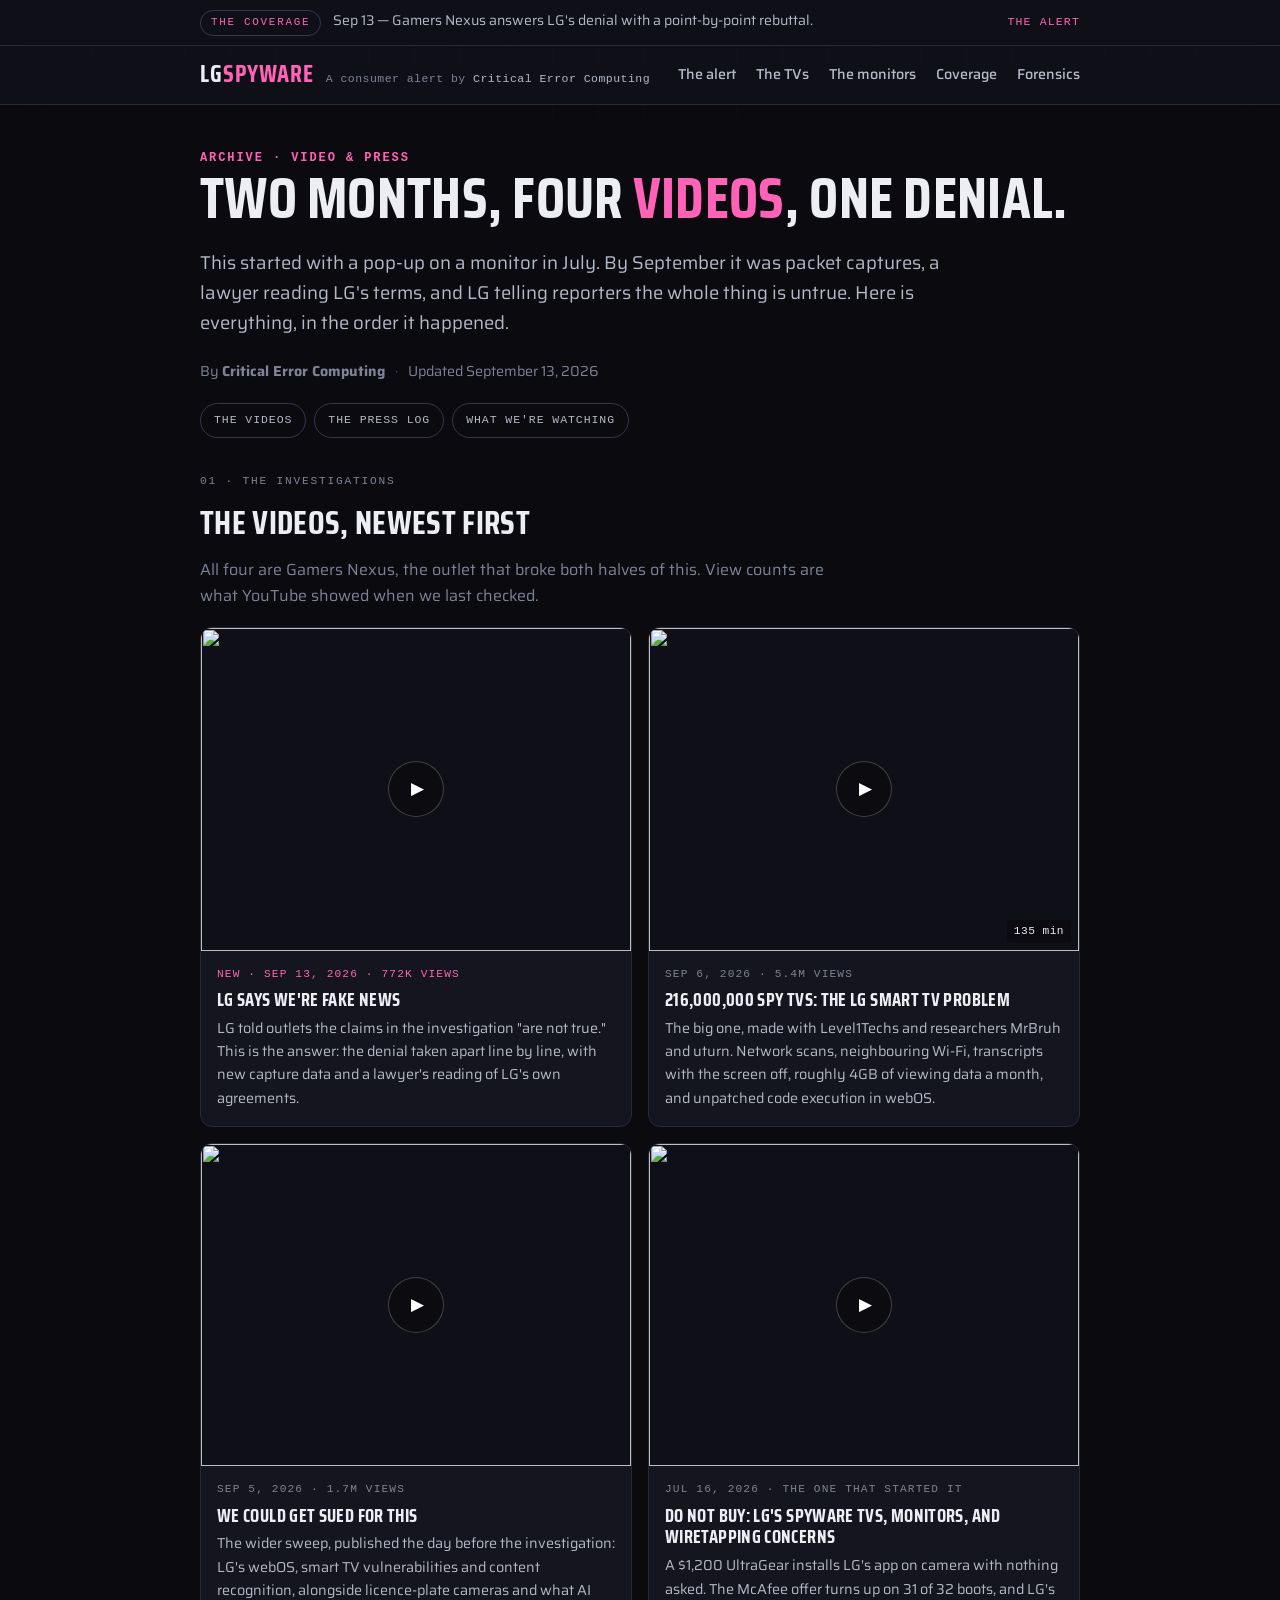
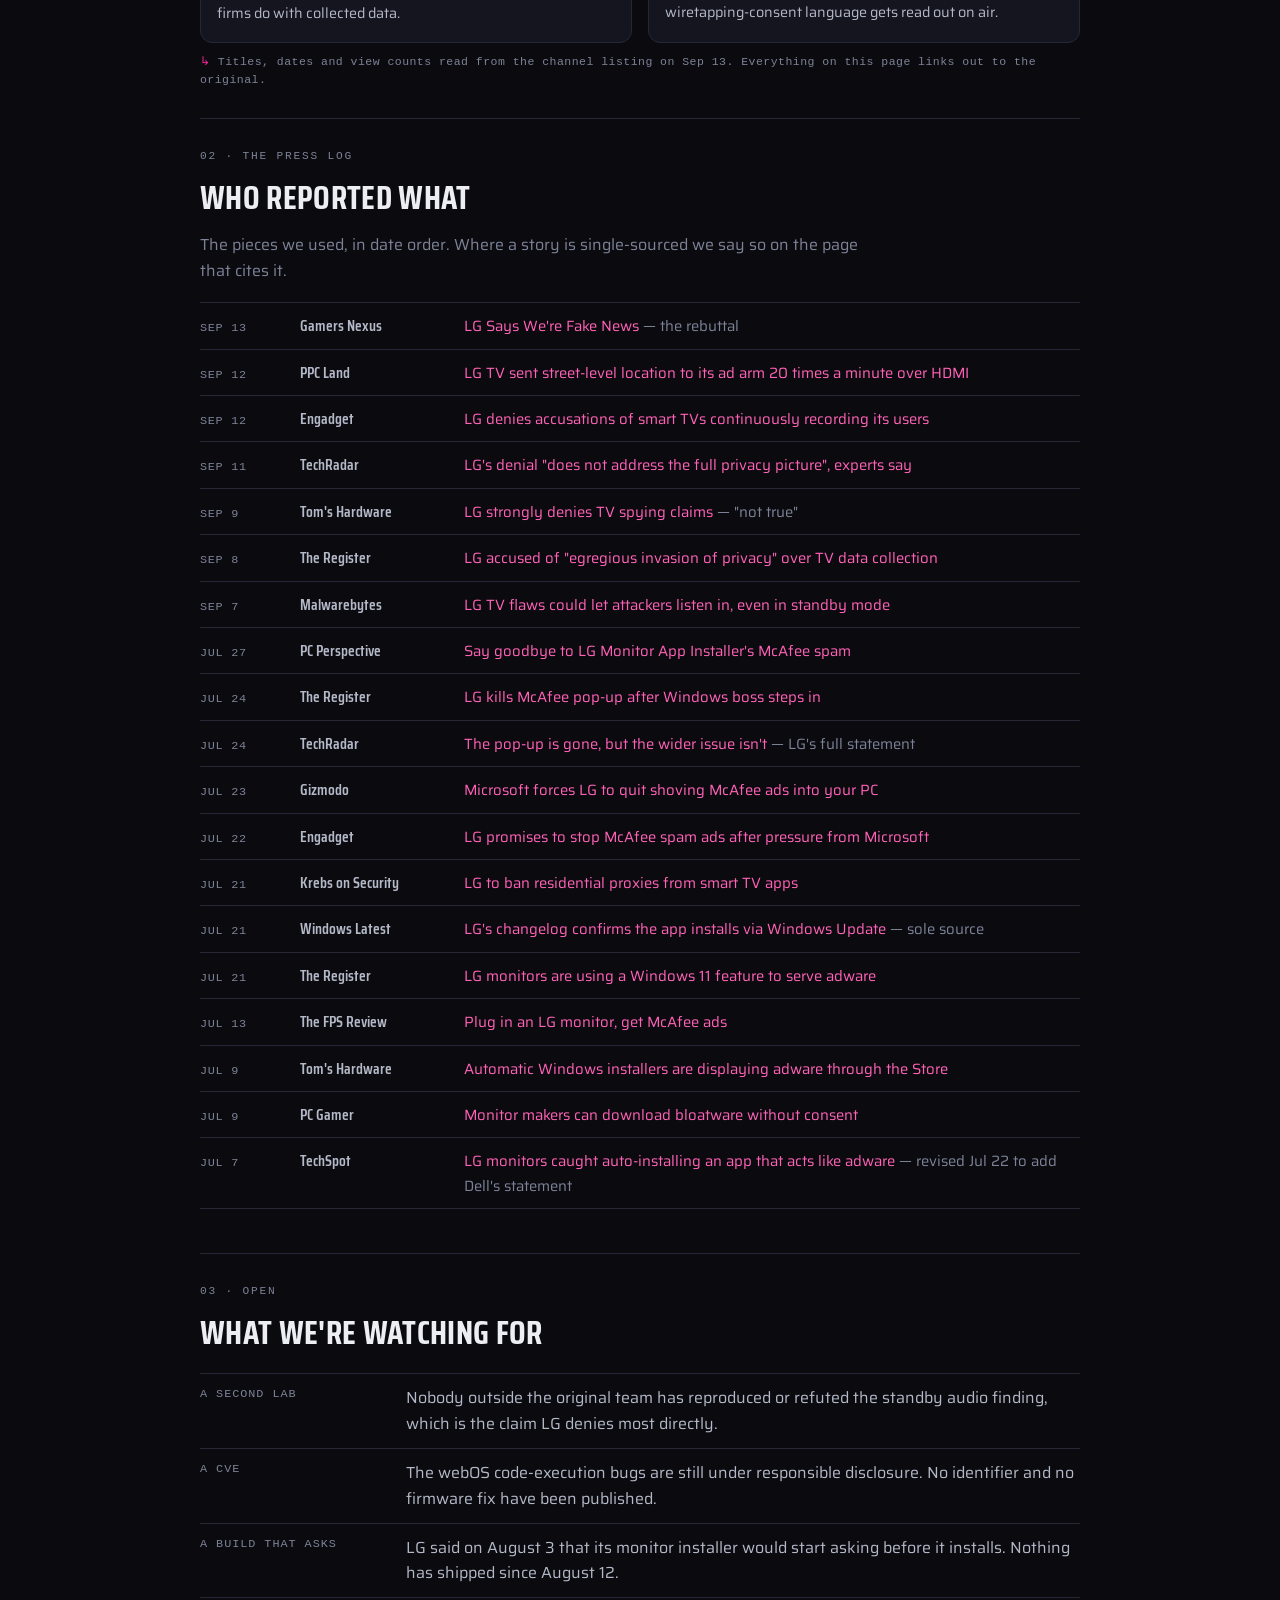
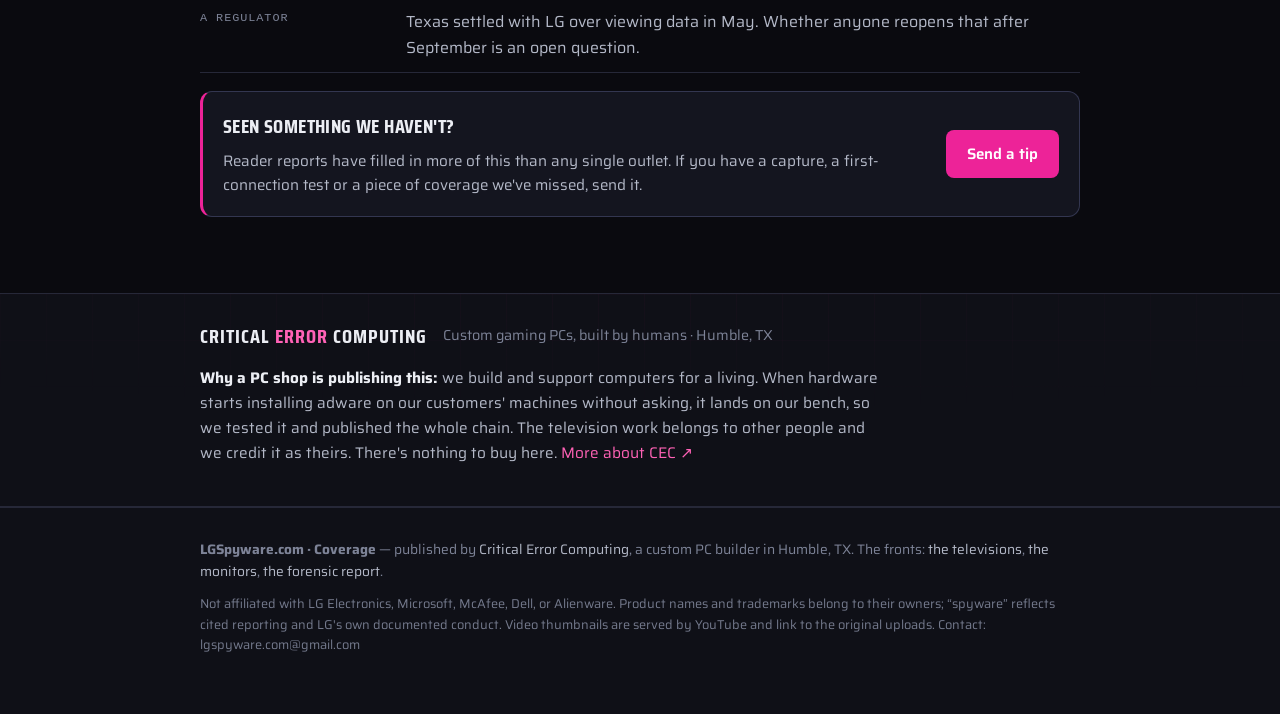
==== coverage.html @ 730b90cf "Sep 13: LG calls it untrue, GN answers, and a coverage archive LG's position hardened over the week " ====
<!DOCTYPE html>
<html lang="en">
<head>
  <meta charset="utf-8">
  <meta name="viewport" content="width=device-width, initial-scale=1">
  <title>The Coverage — Every Video and Report on LG's Screens | LGSpyware.com · Critical Error Computing</title>
  <meta name="description" content="The investigations in order, from the July monitor video to LG calling the reporting false in September, plus a dated log of who covered what.">
  <meta name="robots" content="index,follow">
  <meta property="og:type" content="article">
  <meta property="og:site_name" content="LGSpyware.com · Critical Error Computing">
  <meta property="og:title" content="The Coverage: Every Video and Report on LG's Screens">
  <meta property="og:description" content="Four investigations, two months, one company calling it all false. The videos in order and a dated log of the reporting.">
  <meta property="og:url" content="https://lgspyware.com/coverage">
  <meta property="og:image" content="https://lgspyware.com/og-image.jpg">
  <meta name="twitter:card" content="summary_large_image">
  <meta name="twitter:title" content="The Coverage: Every Video and Report on LG's Screens">
  <meta name="twitter:description" content="The investigations in order, and who reported what, with dates.">

  <link rel="icon" href="data:image/svg+xml,<svg xmlns='http://www.w3.org/2000/svg' viewBox='0 0 32 32'><text y='26' font-size='26'>%E2%9A%A0%EF%B8%8F</text></svg>">
  <link rel="preconnect" href="https://fonts.googleapis.com">
  <link rel="preconnect" href="https://fonts.gstatic.com" crossorigin>
  <link href="https://fonts.googleapis.com/css2?family=Saira:wght@400;500;600&family=Saira+Condensed:wght@600;700&display=swap" rel="stylesheet">
  <link rel="stylesheet" href="styles.css">
</head>
<body>

  <div class="ribbon">
    <div class="wrap ribbon-in">
      <span class="ribbon-tag">The coverage</span>
      <span class="ribbon-txt">Sep 13 — Gamers Nexus answers LG's denial with a point-by-point rebuttal.</span>
      <a class="ribbon-link" href="/">The alert</a>
    </div>
  </div>

  <header class="masthead">
    <div class="grid-bg"></div>
    <div class="wrap masthead-in">
      <div class="brandblock">
        <a class="brand" href="/">LG<span class="err">Spyware</span></a>
        <span class="brand-by">A consumer alert by <a href="https://www.criticalerrorcomputing.com/" target="_blank" rel="noopener">Critical Error Computing</a></span>
      </div>
      <nav class="topnav">
        <a href="/">The alert</a>
        <a href="/tvs">The TVs</a>
        <a href="/monitors">The monitors</a>
        <a href="/coverage">Coverage</a>
        <a href="/forensics">Forensics</a>
      </nav>
    </div>
  </header>

  <main>
    <article class="lead">
      <div class="grid-bg"></div>
      <div class="wrap lead-in">
        <span class="eyebrow">Archive · Video &amp; press</span>
        <h1>Two months, four <span class="gw" data-alt="v1deos">videos</span>, one denial.</h1>
        <p class="dek">This started with a pop-up on a monitor in July. By September it was packet captures, a lawyer reading LG's terms, and LG telling reporters the whole thing is untrue. Here is everything, in the order it happened.</p>
        <div class="byline">
          <span>By <strong>Critical Error Computing</strong></span>
          <span class="sep">·</span>
          <span>Updated <time datetime="2026-09-13">September 13, 2026</time></span>
        </div>
      </div>
    </article>

    <nav class="wrap pagenav">
      <a href="#videos">The videos</a>
      <a href="#press">The press log</a>
      <a href="#watching">What we're watching</a>
    </nav>

    <div class="wrap body">

      <section id="videos">
        <span class="sec-lbl">01 · The investigations</span>
        <h2>The videos, newest first</h2>
        <p class="sub">All four are Gamers Nexus, the outlet that broke both halves of this. View counts are what YouTube showed when we last checked.</p>

        <div class="gallery">

          <a class="vcard" href="https://www.youtube.com/watch?v=ToP9xfLDSME" target="_blank" rel="noopener">
            <span class="vcard-thumb">
              <img src="https://i.ytimg.com/vi/ToP9xfLDSME/hqdefault.jpg" alt="" width="480" height="360" loading="lazy" referrerpolicy="no-referrer">
            </span>
            <span class="vcard-body">
              <span class="vcard-meta vcard-new">New · Sep 13, 2026 · 772K views</span>
              <h3>LG Says We're Fake News</h3>
              <p>LG told outlets the claims in the investigation "are not true." This is the answer: the denial taken apart line by line, with new capture data and a lawyer's reading of LG's own agreements.</p>
            </span>
          </a>

          <a class="vcard" href="https://www.youtube.com/watch?v=6IFVTcM28KA" target="_blank" rel="noopener">
            <span class="vcard-thumb">
              <img src="https://i.ytimg.com/vi/6IFVTcM28KA/hqdefault.jpg" alt="" width="480" height="360" loading="lazy" referrerpolicy="no-referrer">
              <span class="vcard-run">135 min</span>
            </span>
            <span class="vcard-body">
              <span class="vcard-meta">Sep 6, 2026 · 5.4M views</span>
              <h3>216,000,000 Spy TVs: The LG Smart TV Problem</h3>
              <p>The big one, made with Level1Techs and researchers MrBruh and uturn. Network scans, neighbouring Wi-Fi, transcripts with the screen off, roughly 4GB of viewing data a month, and unpatched code execution in webOS.</p>
            </span>
          </a>

          <a class="vcard" href="https://www.youtube.com/watch?v=w5KnFmKjFTA" target="_blank" rel="noopener">
            <span class="vcard-thumb">
              <img src="https://i.ytimg.com/vi/w5KnFmKjFTA/hqdefault.jpg" alt="" width="480" height="360" loading="lazy" referrerpolicy="no-referrer">
            </span>
            <span class="vcard-body">
              <span class="vcard-meta">Sep 5, 2026 · 1.7M views</span>
              <h3>We Could Get Sued for This</h3>
              <p>The wider sweep, published the day before the investigation: LG's webOS, smart TV vulnerabilities and content recognition, alongside licence-plate cameras and what AI firms do with collected data.</p>
            </span>
          </a>

          <a class="vcard" href="https://www.youtube.com/watch?v=Q9uefFYe6bM" target="_blank" rel="noopener">
            <span class="vcard-thumb">
              <img src="https://i.ytimg.com/vi/Q9uefFYe6bM/hqdefault.jpg" alt="" width="480" height="360" loading="lazy" referrerpolicy="no-referrer">
            </span>
            <span class="vcard-body">
              <span class="vcard-meta">Jul 16, 2026 · the one that started it</span>
              <h3>DO NOT BUY: LG's Spyware TVs, Monitors, and Wiretapping Concerns</h3>
              <p>A $1,200 UltraGear installs LG's app on camera with nothing asked. The McAfee offer turns up on 31 of 32 boots, and LG's wiretapping-consent language gets read out on air.</p>
            </span>
          </a>

        </div>
        <span class="src">Titles, dates and view counts read from the channel listing on Sep 13. Everything on this page links out to the original.</span>
      </section>

      <section id="press">
        <span class="sec-lbl">02 · The press log</span>
        <h2>Who reported what</h2>
        <p class="sub">The pieces we used, in date order. Where a story is single-sourced we say so on the page that cites it.</p>

        <div class="presslog">
          <div><time datetime="2026-09-13">Sep 13</time><b>Gamers Nexus</b><span><a href="https://www.youtube.com/watch?v=ToP9xfLDSME" target="_blank" rel="noopener">LG Says We're Fake News</a> <em>— the rebuttal</em></span></div>
          <div><time datetime="2026-09-12">Sep 12</time><b>PPC Land</b><span><a href="https://ppc.land/lg-tv-sent-street-level-location-to-its-ad-arm-20-times-a-minute-over-hdmi/" target="_blank" rel="noopener">LG TV sent street-level location to its ad arm 20 times a minute over HDMI</a></span></div>
          <div><time datetime="2026-09-12">Sep 12</time><b>Engadget</b><span><a href="https://www.engadget.com/2256728/lg-denies-accusations-of-smart-tvs-continuously-recording-its-users/" target="_blank" rel="noopener">LG denies accusations of smart TVs continuously recording its users</a></span></div>
          <div><time datetime="2026-09-11">Sep 11</time><b>TechRadar</b><span><a href="https://www.techradar.com/televisions/lgs-denial-over-tv-spying-claims-does-not-address-the-full-privacy-picture-experts-say-after-report-accuses-it-of-making-216-000-000-spy-tvs" target="_blank" rel="noopener">LG's denial "does not address the full privacy picture", experts say</a></span></div>
          <div><time datetime="2026-09-09">Sep 9</time><b>Tom's Hardware</b><span><a href="https://www.tomshardware.com/tech-industry/big-tech/lg-strongly-denies-tv-security-claims-says-tracking-and-snooping-concerns-not-true-online-investigation-claims-216-000-000-spy-tvs-record-audio" target="_blank" rel="noopener">LG strongly denies TV spying claims</a> <em>— "not true"</em></span></div>
          <div><time datetime="2026-09-08">Sep 8</time><b>The Register</b><span><a href="https://www.theregister.com/security/2026/09/08/lg-accused-of-egregious-invasion-of-privacy-over-tv-data-collection/5294956" target="_blank" rel="noopener">LG accused of "egregious invasion of privacy" over TV data collection</a></span></div>
          <div><time datetime="2026-09-07">Sep 7</time><b>Malwarebytes</b><span><a href="https://www.malwarebytes.com/blog/privacy/2026/09/lg-tv-flaws-could-let-attackers-listen-in-even-in-standby-mode" target="_blank" rel="noopener">LG TV flaws could let attackers listen in, even in standby mode</a></span></div>
          <div><time datetime="2026-07-27">Jul 27</time><b>PC Perspective</b><span><a href="https://pcper.com/2026/07/say-goodbye-to-lg-monitor-app-installers-mcafee-spam/" target="_blank" rel="noopener">Say goodbye to LG Monitor App Installer's McAfee spam</a></span></div>
          <div><time datetime="2026-07-24">Jul 24</time><b>The Register</b><span><a href="https://www.theregister.com/personal-tech/2026/07/24/lg-kills-mcafee-pop-up-after-windows-boss-steps-in/5278168" target="_blank" rel="noopener">LG kills McAfee pop-up after Windows boss steps in</a></span></div>
          <div><time datetime="2026-07-24">Jul 24</time><b>TechRadar</b><span><a href="https://www.techradar.com/computing/windows/own-an-lg-monitor-and-tired-of-seeing-that-mcafee-pop-up-microsoft-has-banished-it-from-windows-11-but-wider-issues-need-to-be-addressed-here" target="_blank" rel="noopener">The pop-up is gone, but the wider issue isn't</a> <em>— LG's full statement</em></span></div>
          <div><time datetime="2026-07-23">Jul 23</time><b>Gizmodo</b><span><a href="https://gizmodo.com/microsoft-forces-lg-to-quit-shoving-mcafee-ads-into-your-pc-2000790353" target="_blank" rel="noopener">Microsoft forces LG to quit shoving McAfee ads into your PC</a></span></div>
          <div><time datetime="2026-07-22">Jul 22</time><b>Engadget</b><span><a href="https://www.engadget.com/2222348/lg-monitor-mcafee-spam-ads-microsoft/" target="_blank" rel="noopener">LG promises to stop McAfee spam ads after pressure from Microsoft</a></span></div>
          <div><time datetime="2026-07-21">Jul 21</time><b>Krebs on Security</b><span><a href="https://krebsonsecurity.com/2026/07/lg-to-ban-residential-proxies-from-smart-tv-apps/" target="_blank" rel="noopener">LG to ban residential proxies from smart TV apps</a></span></div>
          <div><time datetime="2026-07-21">Jul 21</time><b>Windows Latest</b><span><a href="https://www.windowslatest.com/2026/07/21/lg-admits-its-monitor-app-installs-bloatware-via-windows-update-and-microsoft-is-letting-it-happen/" target="_blank" rel="noopener">LG's changelog confirms the app installs via Windows Update</a> <em>— sole source</em></span></div>
          <div><time datetime="2026-07-21">Jul 21</time><b>The Register</b><span><a href="https://www.theregister.com/personal-tech/2026/07/21/lg-monitors-are-using-windows-11-feature-to-serve-adware/5275486" target="_blank" rel="noopener">LG monitors are using a Windows 11 feature to serve adware</a></span></div>
          <div><time datetime="2026-07-13">Jul 13</time><b>The FPS Review</b><span><a href="https://www.thefpsreview.com/2026/07/13/plug-in-an-lg-monitor-get-mcafee-ads-windows-is-auto-installing-manufacturer-bloatware/" target="_blank" rel="noopener">Plug in an LG monitor, get McAfee ads</a></span></div>
          <div><time datetime="2026-07-09">Jul 9</time><b>Tom's Hardware</b><span><a href="https://www.tomshardware.com/software/windows/[base64]" target="_blank" rel="noopener">Automatic Windows installers are displaying adware through the Store</a></span></div>
          <div><time datetime="2026-07-09">Jul 9</time><b>PC Gamer</b><span><a href="https://www.pcgamer.com/hardware/gaming-monitors/it-looks-like-monitor-manufacturers-can-download-bloatware-without-consent-that-will-serve-you-pop-up-ads/" target="_blank" rel="noopener">Monitor makers can download bloatware without consent</a></span></div>
          <div><time datetime="2026-07-07">Jul 7</time><b>TechSpot</b><span><a href="https://www.techspot.com/news/113031-lg-alienware-monitors-caught-auto-installing-windows-adware.html" target="_blank" rel="noopener">LG monitors caught auto-installing an app that acts like adware</a> <em>— revised Jul 22 to add Dell's statement</em></span></div>
        </div>
      </section>

      <section id="watching">
        <span class="sec-lbl">03 · Open</span>
        <h2>What we're watching for</h2>
        <div class="facts">
          <div><b>A second lab</b><span>Nobody outside the original team has reproduced or refuted the standby audio finding, which is the claim LG denies most directly.</span></div>
          <div><b>A CVE</b><span>The webOS code-execution bugs are still under responsible disclosure. No identifier and no firmware fix have been published.</span></div>
          <div><b>A build that asks</b><span>LG said on August 3 that its monitor installer would start asking before it installs. Nothing has shipped since August 12.</span></div>
          <div><b>A regulator</b><span>Texas settled with LG over viewing data in May. Whether anyone reopens that after September is an open question.</span></div>
        </div>
        <div class="handoff">
          <div>
            <h3>Seen something we haven't?</h3>
            <p>Reader reports have filled in more of this than any single outlet. If you have a capture, a first-connection test or a piece of coverage we've missed, send it.</p>
          </div>
          <a class="btn btn-primary" href="/#tips">Send a tip</a>
        </div>
      </section>

    </div>

    <section class="publisher">
      <div class="grid-bg"></div>
      <div class="wrap publisher-in">
        <div class="pub-row">
          <span class="pub-mark">Critical <span class="err">Error</span> Computing</span>
          <span class="pub-tag">Custom gaming PCs, built by humans · Humble, TX</span>
        </div>
        <p class="pub-body"><strong>Why a PC shop is publishing this:</strong> we build and support computers for a living. When hardware starts installing adware on our customers' machines without asking, it lands on our bench, so we tested it and published the whole chain. The television work belongs to other people and we credit it as theirs. There's nothing to buy here. <a href="https://www.criticalerrorcomputing.com/" target="_blank" rel="noopener">More about CEC ↗</a></p>
      </div>
    </section>

  </main>

  <footer class="site">
    <div class="wrap">
      <p><strong>LGSpyware.com · Coverage</strong> — published by <a href="https://www.criticalerrorcomputing.com/" target="_blank" rel="noopener">Critical Error Computing</a>, a custom PC builder in Humble, TX. The fronts: <a href="/tvs">the televisions</a>, <a href="/monitors">the monitors</a>, <a href="/forensics">the forensic report</a>.</p>
      <p class="disclaimer">Not affiliated with LG Electronics, Microsoft, McAfee, Dell, or Alienware. Product names and trademarks belong to their owners; “spyware” reflects cited reporting and LG's own documented conduct. Video thumbnails are served by YouTube and link to the original uploads. Contact: lgspyware.com@gmail.com</p>
    </div>
  </footer>

</body>
</html>
---- styles.css ----
/* LGSpyware.com — themed to the Critical Error Computing house style.
 * Dark surfaces, Saira type, hot-magenta accent (#ed2398), a faint grid,
 * and a subtle glitch on accent words. Red (#ff3040) is reserved for the
 * breaking banner and warning callouts. */

:root {
  color-scheme: dark;

  --bg: #0a0a0f;
  --bg-2: #0f1017;
  --surface: #14151f;
  --surface-2: #191b27;
  --border: #262838;
  --border-strong: #333650;

  --ink: #eceef4;
  --ink-soft: #b4b9c8;
  --ink-faint: #7d8397;

  --accent: #ed2398;          /* CEC magenta */
  --accent-ink: #ff62b6;
  --accent-soft: rgba(237, 35, 152, 0.14);

  --red: #ff3040;             /* alerts / warnings only */
  --red-ink: #ff6f79;
  --red-soft: rgba(255, 48, 64, 0.13);

  --amber: #ffb020;
  --ok: #37c97f;

  --grid-opacity: 0.5;
  --grid-line: rgba(237, 35, 152, 0.06);

  --font: "Saira", system-ui, -apple-system, "Segoe UI", Roboto, sans-serif;
  --font-cond: "Saira Condensed", "Saira", system-ui, sans-serif;
  --mono: ui-monospace, "JetBrains Mono", "Cascadia Code", Menlo, Consolas, monospace;

  --r-sm: 8px;
  --r-md: 12px;
  --r-lg: 16px;
}

* { box-sizing: border-box; }
html { scroll-behavior: smooth; }

body {
  margin: 0;
  font-family: var(--font);
  background: var(--bg);
  color: var(--ink);
  line-height: 1.62;
  -webkit-font-smoothing: antialiased;
  text-rendering: optimizeLegibility;
}

a { color: var(--accent-ink); text-decoration: none; }
a:hover { text-decoration: underline; }

.wrap { max-width: 920px; margin: 0 auto; padding: 0 20px; }
marquee-fallback { display: inline; }

/* Faint grid backdrop used behind section bands. */
.grid-bg {
  position: absolute; inset: 0; z-index: 0; pointer-events: none;
  background-image:
    linear-gradient(var(--grid-line) 1px, transparent 1px),
    linear-gradient(90deg, var(--grid-line) 1px, transparent 1px);
  background-size: 46px 46px;
  opacity: var(--grid-opacity);
  -webkit-mask-image: radial-gradient(120% 80% at 50% 0, #000, transparent 75%);
          mask-image: radial-gradient(120% 80% at 50% 0, #000, transparent 75%);
}

/* ---------- Glitch accent word (CEC signature) ---------- */
.gw {
  position: relative;
  color: var(--accent-ink);
  display: inline-block;
}
.gw::before,
.gw::after {
  content: attr(data-alt);
  position: absolute; left: 0; top: 0;
  clip-path: inset(0 0 0 0);
  opacity: 0;
  pointer-events: none;
}
.gw:hover::before {
  opacity: 0.9; color: #22e0d0; transform: translate(-2px, -1px);
  animation: gwx 0.5s steps(2) infinite;
}
.gw:hover::after {
  opacity: 0.9; color: var(--accent); transform: translate(2px, 1px);
  animation: gwx 0.4s steps(2) reverse infinite;
}
@keyframes gwx {
  0% { clip-path: inset(0 0 70% 0); }
  50% { clip-path: inset(50% 0 20% 0); }
  100% { clip-path: inset(80% 0 0 0); }
}
@media (prefers-reduced-motion: reduce) {
  .gw:hover::before, .gw:hover::after { animation: none; }
}

/* ---------- Breaking bar (RED) ---------- */
.breaking {
  position: sticky; top: 0; z-index: 50;
  background: var(--red);
  color: #fff;
  display: flex; align-items: center; gap: 14px;
  padding: 9px 20px;
  font-size: 0.88rem; font-weight: 600;
  letter-spacing: 0.01em;
  border-bottom: 1px solid rgba(0,0,0,0.3);
}
.breaking .pulse {
  font-family: var(--font-cond);
  font-weight: 700; letter-spacing: 0.09em; text-transform: uppercase;
  white-space: nowrap;
  animation: blink 1.4s ease-in-out infinite;
}
@keyframes blink { 0%,100%{opacity:1} 50%{opacity:0.4} }
@media (prefers-reduced-motion: reduce) { .breaking .pulse { animation: none; } }

/* ---------- Masthead ---------- */
.masthead {
  position: relative;
  background: var(--bg-2);
  border-bottom: 1px solid var(--border);
  overflow: hidden;
}
.masthead-in {
  position: relative; z-index: 1;
  display: flex; align-items: center; justify-content: space-between;
  padding: 16px 20px; gap: 16px; flex-wrap: wrap;
}
.brandblock { display: flex; align-items: baseline; gap: 12px; flex-wrap: wrap; }
.brand {
  font-family: var(--font-cond);
  font-size: 1.5rem; font-weight: 700;
  letter-spacing: 0.04em; text-transform: uppercase;
  color: var(--ink); line-height: 1;
}
.brand:hover { text-decoration: none; }
.brand .err { color: var(--accent-ink); }
.brand-by {
  font-size: 0.72rem; color: var(--ink-faint);
  font-family: var(--mono); letter-spacing: 0.04em;
}
.brand-by a { color: var(--ink-soft); }
.topnav { display: flex; gap: 20px; flex-wrap: wrap; }
.topnav a { color: var(--ink-soft); font-size: 0.9rem; font-weight: 500; }
.topnav a:hover { color: var(--accent-ink); text-decoration: none; }

/* ---------- Shared bits ---------- */
.eyebrow {
  font-family: var(--mono); font-size: 0.75rem;
  text-transform: uppercase; letter-spacing: 0.16em;
  color: var(--accent-ink); font-weight: 600;
}
.kicker-tag {
  display: inline-block;
  font-family: var(--mono); font-size: 0.72rem;
  text-transform: uppercase; letter-spacing: 0.12em;
  color: var(--ink-faint);
  border: 1px solid var(--border); border-radius: 999px;
  padding: 4px 12px;
}
.section-num {
  font-family: var(--mono); font-size: 0.74rem;
  letter-spacing: 0.14em; color: var(--ink-faint);
}

/* Buttons */
.btn {
  display: inline-flex; align-items: center; gap: 8px;
  font-family: var(--font); font-weight: 600; font-size: 0.95rem;
  padding: 11px 20px; border-radius: var(--r-sm);
  border: 1px solid transparent; cursor: pointer; text-decoration: none;
}
.btn:hover { text-decoration: none; }
.btn-primary { background: var(--accent); color: #fff; }
.btn-primary:hover { background: #ff3aa8; }
.btn-ghost { background: transparent; border-color: var(--border-strong); color: var(--ink); }
.btn-ghost:hover { border-color: var(--accent); color: var(--accent-ink); }
.btn-sm { padding: 8px 14px; font-size: 0.86rem; }

/* ---------- Lead ---------- */
.lead { position: relative; padding: 38px 20px 20px; overflow: hidden; }
.lead .grid-bg { opacity: 0.5; }
.lead-in { position: relative; z-index: 1; }
.lead-top { display: grid; grid-template-columns: 1fr 0.85fr; gap: 30px; align-items: center; margin-bottom: 22px; }
.lead-top h1 { font-size: clamp(1.7rem, 3.2vw, 2.5rem); margin-bottom: 16px; }
.hero-img { display: block; width: 100%; height: auto; border-radius: 14px; border: 1px solid var(--border); background: #0d0e16; box-shadow: 0 24px 60px -30px rgba(0,0,0,0.8); }
@media (max-width: 860px) { .lead-top { grid-template-columns: 1fr; gap: 18px; } .hero-img { max-height: 240px; object-fit: cover; object-position: center; } }
.eyebrow-row { display: flex; align-items: center; gap: 12px; margin-bottom: 18px; flex-wrap: wrap; }
.tag-red {
  background: var(--red); color: #fff;
  font-family: var(--font-cond); font-size: 0.74rem; font-weight: 700;
  letter-spacing: 0.1em; text-transform: uppercase;
  padding: 4px 11px; border-radius: 4px;
}
h1 {
  font-family: var(--font-cond);
  font-size: clamp(2.1rem, 6vw, 3.6rem);
  line-height: 1.02; letter-spacing: 0.005em;
  text-transform: uppercase; font-weight: 700;
  margin: 0 0 20px;
}
.dek { font-size: 1.16rem; color: var(--ink-soft); margin: 0 0 22px; max-width: 62ch; }
.dek strong { color: var(--ink); font-weight: 600; }
.dek-kick {
  max-width: 62ch; margin: -6px 0 20px;
  padding-left: 13px; border-left: 2px solid var(--red);
  font-size: 0.96rem; color: var(--ink-faint);
}
.dek-kick strong { color: var(--ink); }
.lead-actions { display: flex; gap: 10px; flex-wrap: wrap; margin: 0 0 20px; }
.byline { display: flex; align-items: center; gap: 10px; flex-wrap: wrap; color: var(--ink-faint); font-size: 0.9rem; }
.byline .sep { opacity: 0.5; }
.byline .live { color: var(--red-ink); font-weight: 600; }

/* ---------- Video ---------- */
.video-block { padding: 8px 20px 26px; }
.video { position: relative; padding-bottom: 56.25%; height: 0; border-radius: var(--r-md); overflow: hidden; border: 1px solid var(--border); background: #000; }
.video iframe { position: absolute; inset: 0; width: 100%; height: 100%; border: 0; }
.caption { color: var(--ink-faint); font-size: 0.92rem; margin: 12px 2px 0; }
.caption strong { color: var(--ink); }

/* ---------- Outlet strip ---------- */
.outlets { display: flex; align-items: center; gap: 12px 18px; flex-wrap: wrap; padding: 18px 20px; border-top: 1px solid var(--border); border-bottom: 1px solid var(--border); }
.outlets-label { font-family: var(--mono); font-size: 0.72rem; letter-spacing: 0.14em; text-transform: uppercase; color: var(--ink-faint); }
.outlets ul { list-style: none; display: flex; gap: 8px 18px; flex-wrap: wrap; margin: 0; padding: 0; }
.outlets li a { color: var(--ink); font-weight: 600; font-size: 0.94rem; opacity: 0.85; }
.outlets li a:hover { opacity: 1; color: var(--accent-ink); }

/* ---------- Stats ---------- */
.stats { display: grid; grid-template-columns: repeat(auto-fit, minmax(148px, 1fr)); gap: 14px; padding: 28px 20px; }
@media (min-width: 781px) { .stats-6 { grid-template-columns: repeat(3, minmax(0, 1fr)); } }
@media (max-width: 720px) { .stats { grid-template-columns: repeat(2, 1fr); } }
.stat { position: relative; background: var(--surface); border: 1px solid var(--border); border-radius: var(--r-md); padding: 18px; text-align: center; overflow: hidden; }
.stat::before { content: ""; position: absolute; left: 0; top: 0; width: 100%; height: 2px; background: var(--accent); opacity: 0.7; }
.stat-num { font-family: var(--font-cond); font-size: 2.1rem; font-weight: 700; color: var(--accent-ink); line-height: 1; }
.stat-den { font-size: 1.05rem; color: var(--ink-faint); }
.stat-lbl { font-size: 0.82rem; color: var(--ink-faint); margin-top: 8px; line-height: 1.42; }

/* ---------- Body ---------- */
.body section { padding: 28px 0; border-top: 1px solid var(--border); }
.body section:first-child { border-top: none; }
h2 { font-family: var(--font-cond); font-size: clamp(1.5rem, 4vw, 2.05rem); text-transform: uppercase; letter-spacing: 0.01em; margin: 0 0 14px; font-weight: 700; }
h3 { font-family: var(--font-cond); text-transform: uppercase; letter-spacing: 0.02em; font-size: 1.15rem; margin: 20px 0 8px; }
p { margin: 0 0 14px; }
code { font-family: var(--mono); font-size: 0.85em; background: #0d0e16; border: 1px solid var(--border); border-radius: 5px; padding: 1px 6px; color: var(--accent-ink); }
pre { background: #0c0d15; border: 1px solid var(--border); border-radius: 8px; padding: 12px 14px; overflow-x: auto; margin: 10px 0 14px; }
/* Commands wrap rather than hiding in a horizontal scroll box on phones.
 * Soft wraps aren't copied, so copy-paste stays intact. */
pre code { background: none; border: none; padding: 0; color: #d8dbe6; font-size: 0.84rem; line-height: 1.55; white-space: pre-wrap; overflow-wrap: anywhere; }
.callout-fix pre { background: #0a1310; border-color: rgba(55,201,127,0.28); }
.callout-fix pre code { color: #d6efe1; }

ul.ticks { list-style: none; padding-left: 0; margin: 0 0 14px; }
ul.ticks li { position: relative; padding-left: 28px; margin: 10px 0; }
ul.ticks li::before { content: "▸"; position: absolute; left: 5px; color: var(--accent); font-weight: 700; }

ol.steps { counter-reset: step; list-style: none; padding-left: 0; margin: 14px 0; }
ol.steps > li { position: relative; padding: 10px 0 10px 44px; }
ol.steps > li::before {
  counter-increment: step; content: counter(step);
  position: absolute; left: 0; top: 8px;
  width: 28px; height: 28px; border-radius: 8px;
  background: var(--accent); color: #fff;
  font-family: var(--mono); font-weight: 700;
  display: grid; place-items: center;
}

/* Install chain — timestamped steps, one card each. */
ol.chain { list-style: none; padding-left: 0; margin: 16px 0; display: grid; gap: 10px; }
ol.chain li {
  background: var(--surface);
  border: 1px solid var(--border);
  border-left: 3px solid var(--accent);
  border-radius: var(--r-md);
  padding: 13px 16px;
  color: var(--ink-soft);
}
ol.chain strong { color: var(--ink); }
.chain-t {
  display: inline-block;
  font-family: var(--mono); font-size: 0.68rem; font-weight: 700;
  letter-spacing: 0.1em; text-transform: uppercase;
  color: var(--accent-ink); background: var(--accent-soft);
  border-radius: 4px; padding: 2px 8px;
  margin-right: 10px; vertical-align: 1px;
}

/* Version chain */
.vchain { display: flex; flex-wrap: wrap; gap: 8px; margin: 14px 0; }
.vchain span {
  flex: 1 1 190px;
  background: var(--surface); border: 1px solid var(--border);
  border-radius: var(--r-sm); padding: 10px 12px;
  font-family: var(--mono); font-size: 0.86rem; color: var(--ink-soft);
}
.vchain b { color: var(--accent-ink); }
.vchain em {
  display: block; margin-top: 4px;
  font-family: var(--font); font-style: normal;
  font-size: 0.76rem; color: var(--ink-faint);
}

/* Callouts */
.callout-danger, .callout-fix { position: relative; margin: 6px 0; padding: 24px; border-radius: var(--r-lg); }
.callout-danger { background: var(--red-soft); border: 1px solid rgba(255,48,64,0.34); }
.callout-danger h2 { color: var(--red-ink); }
.big { font-size: 1.14rem; color: var(--ink); }
.callout-danger u { text-decoration-color: var(--red); text-underline-offset: 3px; }
.callout-fix { background: rgba(55,201,127,0.08); border: 1px solid rgba(55,201,127,0.3); }
.callout-fix h2 { color: var(--ok); }
.callout-fix ol.steps > li::before { background: var(--ok); color: #04160c; }
.warn { background: var(--red-soft); border-left: 3px solid var(--red); padding: 12px 14px; border-radius: 6px; font-size: 0.95rem; }

/* Diagnostic checks — three cards instead of a red panel of numbered prose. */
.checks { display: grid; grid-template-columns: repeat(3, minmax(0, 1fr)); gap: 12px; margin: 16px 0 14px; }
.check {
  display: flex; flex-direction: column; gap: 8px;
  background: var(--surface); border: 1px solid var(--border);
  border-top: 3px solid var(--accent);
  border-radius: var(--r-md); padding: 14px 16px 16px;
}
.check-n {
  align-self: flex-start;
  font-family: var(--mono); font-size: 0.68rem; letter-spacing: 0.14em;
  text-transform: uppercase; color: var(--ink-faint);
}
.check-h { font-family: var(--font-cond); font-weight: 700; font-size: 1.08rem; color: var(--ink); }
.check-b { font-size: 0.9rem; color: var(--ink-soft); margin: 0; }
.check-b code { font-size: 0.78rem; }
.check-hit {
  margin-top: auto; padding-top: 10px; border-top: 1px solid var(--border);
  font-size: 0.84rem; color: var(--red-ink);
}
.verdict {
  display: flex; align-items: baseline; gap: 12px; flex-wrap: wrap;
  background: var(--red-soft); border-left: 3px solid var(--red);
  border-radius: 6px; padding: 12px 14px; margin: 0 0 12px;
}
.verdict b { font-family: var(--font-cond); font-size: 1.06rem; color: var(--red-ink); letter-spacing: 0.02em; }
.verdict span { font-size: 0.94rem; color: var(--ink-soft); }

/* The fix — two layers as cards, with the re-arm loop drawn underneath. */
.layers { display: grid; grid-template-columns: repeat(2, minmax(0, 1fr)); gap: 12px; margin: 16px 0 14px; }
.layer {
  background: var(--surface); border: 1px solid var(--border);
  border-top: 3px solid var(--ok); border-radius: var(--r-md); padding: 14px 16px 4px;
}
.layer-n {
  font-family: var(--mono); font-size: 0.68rem; letter-spacing: 0.14em;
  text-transform: uppercase; color: var(--ok);
}
.layer-h { font-family: var(--font-cond); font-weight: 700; font-size: 1.08rem; color: var(--ink); margin: 4px 0 2px; }
.layer p { font-size: 0.9rem; color: var(--ink-soft); margin: 0 0 4px; }
.layer pre { background: #0a1310; border-color: rgba(55,201,127,0.28); }
.layer pre code { color: #d6efe1; }

.rearm { display: block; width: 100%; height: auto; margin: 4px 0 12px; }
.re-box { fill: var(--surface-2); stroke: var(--border-strong); }
.re-box-bad { stroke: var(--red); }
.re-box-good { stroke: var(--ok); }
.re-t { fill: var(--ink-soft); font-family: var(--font); font-size: 13px; }
.re-lbl { fill: var(--ink-faint); font-family: var(--mono); font-size: 11px; letter-spacing: 0.1em; text-transform: uppercase; }
.re-out-bad { fill: var(--red-ink); font-family: var(--font-cond); font-weight: 700; font-size: 15px; }
.re-out-good { fill: var(--ok); font-family: var(--font-cond); font-weight: 700; font-size: 15px; }
.re-arrow { stroke: var(--border-strong); stroke-width: 1.5; fill: none; }

@media (max-width: 860px) {
  .checks, .layers { grid-template-columns: 1fr; }
}

/* ---------- Latest-update band ---------- */
.update-band { padding: 24px 20px 6px; }
.updatebox {
  position: relative;
  background: var(--surface);
  border: 1px solid var(--border-strong);
  border-left: 3px solid var(--red);
  border-radius: var(--r-lg);
  padding: 22px 24px;
}
.upd-stamp {
  display: block;
  font-family: var(--mono); font-size: 0.72rem; font-weight: 600;
  letter-spacing: 0.14em; text-transform: uppercase;
  color: var(--red-ink); margin-bottom: 10px;
}
.updatebox h2 { margin-bottom: 12px; }
.updatebox p:last-child { margin-bottom: 0; }

/* Changed / didn't-change ledger */
.ledger { display: grid; grid-template-columns: 1fr 1fr; gap: 12px; margin: 16px 0 18px; }
@media (max-width: 720px) { .ledger { grid-template-columns: 1fr; } }
.led-col { background: var(--bg-2); border: 1px solid var(--border); border-radius: var(--r-md); padding: 14px 16px; }
.led-yes { border-color: rgba(55,201,127,0.32); }
.led-no  { border-color: rgba(255,48,64,0.32); }
.led-lbl {
  display: block;
  font-family: var(--mono); font-size: 0.7rem; font-weight: 600;
  letter-spacing: 0.13em; text-transform: uppercase;
  margin-bottom: 9px;
}
.led-yes .led-lbl { color: var(--ok); }
.led-no .led-lbl { color: var(--red-ink); }
.led-col ul { list-style: none; margin: 0; padding: 0; font-size: 0.94rem; }
.led-col li { position: relative; padding-left: 20px; margin: 8px 0; color: var(--ink-soft); }
.led-col li::before { position: absolute; left: 0; top: 0; font-weight: 700; }
.led-yes li::before { content: "✔"; color: var(--ok); }
.led-no li::before { content: "✘"; color: var(--red-ink); }
.led-col strong { color: var(--ink); }

/* Pull quote */
.pull {
  border-left: 3px solid var(--accent);
  padding: 2px 0 2px 18px;
  margin: 18px 0;
  font-family: var(--font-cond); font-weight: 600;
  font-size: clamp(1.15rem, 2.6vw, 1.45rem); line-height: 1.24;
  color: var(--ink);
}
.pull cite {
  display: block; margin-top: 8px;
  font-family: var(--mono); font-style: normal; font-weight: 400;
  font-size: 0.72rem; letter-spacing: 0.12em; text-transform: uppercase;
  color: var(--ink-faint);
}

/* Verbatim statement block (company statements quoted in full) */
.quote-lg {
  background: var(--bg-2);
  border: 1px solid var(--border-strong);
  border-left: 3px solid var(--accent);
  border-radius: var(--r-md);
  padding: 16px 18px;
  margin: 18px 0;
}
.quote-lg p {
  margin: 0 0 10px;
  color: var(--ink-soft);
  font-size: 1.02rem;
}
.quote-lg p:last-of-type { margin-bottom: 0; }
.quote-lg strong { color: var(--ink); }
.quote-lg cite {
  display: block; margin-top: 12px;
  font-family: var(--mono); font-style: normal;
  font-size: 0.72rem; letter-spacing: 0.12em; text-transform: uppercase;
  color: var(--ink-faint);
}

/* Claim vs. evidence */
.claims { display: grid; gap: 14px; margin: 18px 0; }
.claim {
  display: grid; grid-template-columns: 1fr 1fr;
  background: var(--surface);
  border: 1px solid var(--border); border-radius: var(--r-md);
  overflow: hidden;
}
.claim > div { padding: 16px 18px; }
.claim-said { border-right: 1px solid var(--border); }
@media (max-width: 720px) {
  .claim { grid-template-columns: 1fr; }
  .claim-said { border-right: none; border-bottom: 1px solid var(--border); }
}
.claim-lbl {
  display: block;
  font-family: var(--mono); font-size: 0.68rem;
  letter-spacing: 0.14em; text-transform: uppercase;
  margin-bottom: 8px;
}
.claim-said .claim-lbl { color: var(--ink-faint); }
.claim-found .claim-lbl { color: var(--accent-ink); }
.claim p { margin: 0; font-size: 0.95rem; }
.claim-said p { color: var(--ink-soft); font-style: italic; }

/* Permissions */
.perm-grid { display: grid; grid-template-columns: repeat(4, 1fr); gap: 10px; margin: 14px 0; }
@media (max-width: 640px) { .perm-grid { grid-template-columns: repeat(2, 1fr); } }
.perm-grid span { background: var(--surface); border: 1px solid rgba(255,48,64,0.26); border-radius: 8px; padding: 12px 10px; text-align: center; font-size: 0.85rem; font-weight: 600; color: #ffd4d8; }
.modelgrid { display: grid; grid-template-columns: repeat(auto-fill, minmax(108px, 1fr)); gap: 8px; margin: 14px 0; }
.modelgrid span { background: var(--surface); border: 1px solid var(--border); border-radius: 6px; padding: 8px 6px; text-align: center; font-family: var(--mono); font-size: 0.82rem; color: var(--ink-soft); }
.redact { background: #2a2c3a; color: #2a2c3a; border-radius: 3px; padding: 0 6px; user-select: none; }
.backlink { display: inline-block; margin: 18px 0 0; font-family: var(--mono); font-size: 0.85rem; color: var(--ink-soft); }
.evidence-note { background: var(--surface); border: 1px solid var(--border-strong); border-left: 3px solid var(--accent); border-radius: 8px; padding: 14px 16px; margin: 16px 0; font-size: 0.95rem; color: var(--ink-soft); }
.fine { font-size: 0.92rem; color: var(--ink-faint); }
.fine strong { color: var(--ink); }
.note-dim { color: var(--ink-faint); font-size: 0.92rem; }

/* "Limits of our evidence" box — amber, used where we stop short of a claim. */
.limits {
  background: var(--bg-2);
  border: 1px solid var(--border-strong);
  border-left: 3px solid var(--amber);
  border-radius: var(--r-md);
  padding: 16px 18px;
  margin: 16px 0;
}
.limits-lbl {
  display: block;
  font-family: var(--mono); font-size: 0.72rem; font-weight: 600;
  letter-spacing: 0.13em; text-transform: uppercase;
  color: var(--amber); margin-bottom: 9px;
}
.limits ul { list-style: none; margin: 0; padding: 0; font-size: 0.93rem; color: var(--ink-soft); }
.limits li { position: relative; padding-left: 18px; margin: 8px 0; }
.limits li::before { content: "—"; position: absolute; left: 0; color: var(--ink-faint); }
.limits strong { color: var(--ink); }

/* Timeline */
.timeline { list-style: none; padding-left: 0; margin: 10px 0; border-left: 2px solid var(--border); }
.timeline li { position: relative; padding: 0 0 22px 26px; }
.timeline li::before { content: ""; position: absolute; left: -7px; top: 6px; width: 12px; height: 12px; border-radius: 50%; background: var(--accent); border: 2px solid var(--bg); }
.timeline li.pending::before { background: var(--ink-faint); }
.timeline time { display: block; font-family: var(--mono); font-size: 0.78rem; letter-spacing: 0.05em; color: var(--accent-ink); text-transform: uppercase; margin-bottom: 4px; }
.timeline li.pending time { color: var(--ink-faint); }

/* Status ribbon — replaces the old flashing banner. One line, quiet, dismissible by
   scrolling past it. The story is alarming enough without the page shouting. */
.ribbon { background: var(--bg-2); border-bottom: 1px solid var(--border); }
.ribbon-in {
  display: flex; align-items: baseline; gap: 12px; flex-wrap: wrap;
  padding: 9px 20px;
}
.ribbon-tag {
  font-family: var(--mono); font-size: 0.68rem; letter-spacing: 0.16em;
  text-transform: uppercase; color: var(--accent-ink);
  border: 1px solid var(--border-strong); border-radius: 999px; padding: 3px 10px;
}
.ribbon-txt { font-size: 0.88rem; color: var(--ink-soft); flex: 1 1 320px; }
.ribbon-link {
  font-family: var(--mono); font-size: 0.72rem; letter-spacing: 0.1em;
  text-transform: uppercase; white-space: nowrap;
}

/* Section subheads under an h2 — carry the context a paragraph used to. */
.sub { color: var(--ink-faint); margin: -6px 0 18px; max-width: 60ch; }

/* The mechanism, drawn. Inline SVG so it inherits the palette and stays crisp. */
.diagram-block { padding-top: 8px; }
.diagram {
  display: block; width: 100%; height: auto; margin: 6px 0 18px;
  background: var(--surface); border: 1px solid var(--border);
  border-radius: var(--r-md); padding: 8px 0;
}
.dg-rail { stroke: var(--border-strong); stroke-width: 2; }
.dg-dot { fill: var(--bg-2); stroke: var(--accent); stroke-width: 3; }
.dg-dot-key { fill: var(--accent); stroke: var(--accent); }
.dg-t {
  fill: var(--ink-faint); font-family: var(--mono); font-size: 13px;
  letter-spacing: 0.12em; text-anchor: middle;
}
.dg-h {
  fill: var(--ink); font-family: var(--font-cond); font-weight: 700;
  font-size: 18px; text-anchor: middle;
}
.dg-node-key .dg-h { fill: var(--accent-ink); }
.dg-b { fill: var(--ink-soft); font-family: var(--font); font-size: 14px; text-anchor: middle; }
.dg-gap rect { fill: var(--bg); stroke: var(--red); stroke-width: 1.5; }
.dg-gap text {
  fill: var(--red-ink); font-family: var(--mono); font-size: 13px;
  letter-spacing: 0.08em; text-anchor: middle;
}
@media (min-width: 721px) { .diagram-block .flow { display: none; } }
@media (max-width: 720px) { .diagram { display: none; } }

/* Small standalone charts */
.charts { display: grid; grid-template-columns: repeat(2, minmax(0, 1fr)); gap: 14px; margin: 18px 0; }
.chart {
  background: var(--surface); border: 1px solid var(--border);
  border-radius: var(--r-md); padding: 16px 18px 18px;
}
.chart h3 {
  margin: 0 0 4px; font-family: var(--font-cond); font-size: 1.06rem;
  letter-spacing: 0.02em; color: var(--ink);
}
.chart p { margin: 10px 0 0; font-size: 0.88rem; color: var(--ink-faint); }
.chart svg { display: block; width: 100%; height: auto; margin-top: 12px; }
.ch-on { fill: var(--accent); }
.ch-off { fill: var(--border-strong); }
.ch-bar { fill: var(--surface-2); stroke: var(--border-strong); }
.ch-fill { fill: var(--accent-soft); stroke: var(--accent); }
.ch-lbl { fill: var(--ink-soft); font-family: var(--mono); font-size: 12px; }
.ch-lbl-dim { fill: var(--ink-faint); font-family: var(--mono); font-size: 11px; }
.ch-mark { stroke: var(--red); stroke-width: 2; }
@media (max-width: 720px) { .charts { grid-template-columns: 1fr; } }

/* Evidence images. Placeholders until the redacted captures are dropped in;
   swapping in a real <img> needs no other change. */
.shots { display: grid; grid-template-columns: repeat(3, minmax(0, 1fr)); gap: 14px; margin: 16px 0; }
.shot { margin: 0; }
.shot img { display: block; width: 100%; height: auto; border-radius: var(--r-md); border: 1px solid var(--border); }
.shot-ph {
  display: flex; flex-direction: column; align-items: center; justify-content: center;
  gap: 8px; aspect-ratio: 16 / 10; text-align: center; padding: 16px;
  background: var(--bg-2); border: 1px dashed var(--border-strong);
  border-radius: var(--r-md); color: var(--ink-faint);
}
.shot-ph b {
  font-family: var(--font-cond); font-size: 1rem; letter-spacing: 0.02em; color: var(--ink-soft);
}
.shot-ph span { font-family: var(--mono); font-size: 0.7rem; letter-spacing: 0.1em; text-transform: uppercase; }
.shot figcaption { margin-top: 8px; font-size: 0.84rem; color: var(--ink-faint); }
@media (max-width: 860px) { .shots { grid-template-columns: 1fr; } }

/* Timeline: phase dividers and load-bearing entries.
   The alert page is read as a graphic, so the spine carries its own structure. */
.tl-intro { color: var(--ink-soft); margin: 0 0 18px; max-width: 62ch; }
.timeline li.tl-phase {
  padding: 26px 0 14px 26px; border: 0;
}
.timeline li.tl-phase:first-child { padding-top: 6px; }
.timeline li.tl-phase::before {
  content: ""; left: -5px; top: 30px; width: 8px; height: 8px;
  border-radius: 0; background: var(--ink-faint); transform: rotate(45deg);
}
.timeline li.tl-phase:first-child::before { top: 10px; }
.timeline li.tl-phase span {
  font-family: var(--font-cond); font-weight: 700;
  font-size: 0.86rem; letter-spacing: 0.16em; text-transform: uppercase;
  color: var(--ink-faint);
}
.timeline li.tl-key::before {
  width: 16px; height: 16px; left: -9px; top: 4px;
  box-shadow: 0 0 0 4px var(--accent-soft);
}
.timeline li.tl-key div strong { color: var(--ink); }

/* Tight variant: the alert page timeline is scanned, not read. */
.tl-tight li { padding-bottom: 14px; display: grid; grid-template-columns: 92px 1fr; gap: 14px; align-items: baseline; }
.tl-tight li.tl-phase { display: block; }
.tl-tight time { margin: 0; }
.tl-tight div { color: var(--ink-soft); font-size: 0.95rem; }
@media (max-width: 620px) {
  .tl-tight li { grid-template-columns: 1fr; gap: 2px; }
}

/* Status board — the whole state of the story in one glance. */
.board { padding: 8px 20px 4px; }
.board-head { display: flex; align-items: baseline; gap: 12px; flex-wrap: wrap; margin-bottom: 12px; }
.board-stamp {
  font-family: var(--mono); font-size: 0.74rem; letter-spacing: 0.14em;
  text-transform: uppercase; color: var(--accent-ink);
}
.board-date {
  font-family: var(--mono); font-size: 0.74rem; letter-spacing: 0.1em;
  text-transform: uppercase; color: var(--ink-faint);
}
.board-grid { display: grid; grid-template-columns: repeat(4, minmax(0, 1fr)); gap: 12px; }
.bcard {
  background: var(--surface); border: 1px solid var(--border);
  border-top: 3px solid var(--border-strong);
  border-radius: var(--r-md); padding: 14px 16px 16px;
}
.bcard-lbl {
  display: block; font-family: var(--mono); font-size: 0.7rem;
  letter-spacing: 0.12em; text-transform: uppercase; color: var(--ink-faint);
}
.bcard-state {
  display: block; margin: 6px 0 8px;
  font-family: var(--font-cond); font-weight: 700; line-height: 1.05;
  font-size: clamp(1.2rem, 1.9vw, 1.42rem); text-transform: uppercase;
}
.bcard p { margin: 0; font-size: 0.9rem; color: var(--ink-soft); }
.bcard-ok { border-top-color: var(--ok); }
.bcard-ok .bcard-state { color: var(--ok); }
.bcard-bad { border-top-color: var(--red); }
.bcard-bad .bcard-state { color: var(--red-ink); }
.bcard-wait { border-top-color: var(--amber); }
.bcard-wait .bcard-state { color: var(--amber); }
.board-foot { margin: 14px 0 0; color: var(--ink-soft); }

/* Install chain as a flow diagram rather than a paragraph. */
.flow {
  list-style: none; padding: 0; margin: 16px 0 18px;
  display: grid; grid-template-columns: repeat(4, 1fr); gap: 12px;
  counter-reset: flowstep;
}
.flow li {
  position: relative;
  background: var(--surface); border: 1px solid var(--border);
  border-radius: var(--r-md); padding: 14px 16px 16px;
}
.flow li::after {
  content: "→"; position: absolute; right: -13px; top: 50%;
  transform: translateY(-50%); color: var(--accent); font-size: 1rem;
  line-height: 1; z-index: 1;
}
.flow li:last-child::after { content: none; }
.flow-t {
  display: inline-block; margin-bottom: 8px;
  font-family: var(--mono); font-size: 0.72rem; letter-spacing: 0.1em;
  color: var(--bg); background: var(--accent);
  border-radius: 999px; padding: 3px 10px;
}
.flow-h {
  display: block; font-family: var(--font-cond); font-weight: 700;
  font-size: 1.12rem; line-height: 1.15; color: var(--ink); margin-bottom: 6px;
}
.flow-b { display: block; font-size: 0.9rem; color: var(--ink-soft); }
.flow code { font-size: 0.82em; }

@media (max-width: 900px) {
  .board-grid { grid-template-columns: repeat(2, 1fr); }
  .flow { grid-template-columns: repeat(2, 1fr); }
  .flow li:nth-child(2)::after { content: none; }
}
@media (max-width: 560px) {
  .board-grid, .flow { grid-template-columns: 1fr; }
  .flow li::after { content: "↓"; right: 50%; top: auto; bottom: -13px; transform: translateX(50%); }
  .flow li:nth-child(2)::after { content: "↓"; }
  .flow li:last-child::after { content: none; }
}

/* Progressive disclosure — keeps the archive without paying for it up front. */
details.more { margin: 6px 0 0; }
details.more > summary {
  cursor: pointer; list-style: none;
  display: inline-flex; align-items: center; gap: 9px;
  font-family: var(--mono); font-size: 0.78rem;
  letter-spacing: 0.08em; text-transform: uppercase;
  color: var(--ink-soft);
  border: 1px solid var(--border-strong); border-radius: 999px;
  padding: 8px 16px;
}
details.more > summary::-webkit-details-marker { display: none; }
details.more > summary::after { content: "▾"; color: var(--accent-ink); }
details.more[open] > summary::after { content: "▴"; }
details.more > summary:hover { border-color: var(--accent); color: var(--accent-ink); }
details.more > summary:focus-visible { outline: 2px solid var(--accent); outline-offset: 2px; }
details.more .timeline { margin-top: 18px; }
details.more > .note-dim { margin-top: 14px; }

/* Sources */
.sources { font-size: 0.96rem; padding-left: 20px; }
.sources li { margin: 9px 0; }

/* Tip */
.tip { position: relative; background: var(--surface); border: 1px solid var(--border-strong); border-radius: var(--r-lg); padding: 26px; text-align: center; overflow: hidden; }
.tip::before { content: ""; position: absolute; left: 0; top: 0; width: 100%; height: 3px; background: var(--accent); }
.tip h2 { color: var(--accent-ink); }
.tip pre, .tip .evidence-note { text-align: left; }
.sendlist {
  list-style: none; margin: 14px 0; padding: 0; text-align: left;
  display: grid; grid-template-columns: repeat(2, 1fr); gap: 8px;
}
@media (max-width: 620px) { .sendlist { grid-template-columns: 1fr; } }
.sendlist li {
  background: var(--bg-2); border: 1px solid var(--border);
  border-radius: var(--r-sm); padding: 9px 12px;
  font-size: 0.89rem; color: var(--ink-faint);
}
.sendlist b { color: var(--ink); font-weight: 600; }
.mail { display: inline-block; margin-top: 6px; font-family: var(--mono); font-size: 1.05rem; font-weight: 700; color: var(--accent-ink); }

#timeline, #sources, #tips { padding-top: 34px; padding-bottom: 10px; }
#timeline h2, #sources h2 { margin-bottom: 18px; }

/* ---------- Publisher (CEC) credit ---------- */
.publisher {
  position: relative;
  margin: 30px 0 0;
  background: var(--bg-2);
  border-top: 1px solid var(--border);
  border-bottom: 1px solid var(--border);
  overflow: hidden;
}
.publisher-in { position: relative; z-index: 1; padding: 26px 20px; }
.pub-row { display: flex; align-items: center; gap: 16px; flex-wrap: wrap; }
.pub-mark {
  font-family: var(--font-cond); font-weight: 700; text-transform: uppercase;
  letter-spacing: 0.05em; font-size: 1.25rem; color: var(--ink);
}
.pub-mark .err { color: var(--accent-ink); }
.pub-tag { color: var(--ink-faint); font-size: 0.9rem; }
.pub-body { margin-top: 14px; color: var(--ink-soft); font-size: 0.96rem; max-width: 68ch; }
.pub-body strong { color: var(--ink); }

/* ---------- Footer ---------- */
footer.site { border-top: 1px solid var(--border); background: var(--bg-2); padding: 30px 0 48px; color: var(--ink-faint); font-size: 0.86rem; }
footer.site p { margin: 0 0 12px; }
footer.site a { color: var(--ink-soft); }
.disclaimer { font-size: 0.8rem; line-height: 1.6; opacity: 0.92; }

/* ============================================================
   Shared page furniture — used identically on every subpage so
   the report, the TV page and the forensics read as one system.
   ============================================================ */

/* Contents chips under the lead of a subpage. */
.pagenav { display: flex; flex-wrap: wrap; gap: 8px; margin: 0 auto 6px; padding: 0 20px; }
.pagenav a {
  font-family: var(--mono); font-size: 0.72rem; letter-spacing: 0.08em;
  text-transform: uppercase; color: var(--ink-soft);
  border: 1px solid var(--border-strong); border-radius: 999px; padding: 7px 13px;
}
.pagenav a:hover { border-color: var(--accent); color: var(--accent-ink); text-decoration: none; }

/* Section head: quiet label, title, one-line standfirst. */
.sec-lbl {
  display: block; font-family: var(--mono); font-size: 0.7rem;
  letter-spacing: 0.16em; text-transform: uppercase; color: var(--ink-faint);
  margin-bottom: 6px;
}
section > h2 { scroll-margin-top: 18px; }

/* Source line — provenance as metadata, not as a paragraph. */
.src {
  display: block; margin: 10px 0 0;
  font-family: var(--mono); font-size: 0.72rem; letter-spacing: 0.04em;
  color: var(--ink-faint);
}
.src a { color: var(--ink-soft); }
.src::before { content: "↳ "; color: var(--accent); }

/* Key/value fact rows. */
.facts { border-top: 1px solid var(--border); margin: 14px 0; }
.facts div {
  display: grid; grid-template-columns: 190px 1fr; gap: 16px;
  padding: 11px 0; border-bottom: 1px solid var(--border);
}
.facts dt, .facts b {
  font-family: var(--mono); font-size: 0.74rem; letter-spacing: 0.08em;
  text-transform: uppercase; color: var(--ink-faint); font-weight: 400;
}
.facts dd, .facts span { margin: 0; color: var(--ink-soft); }
.facts strong { color: var(--ink); }
@media (max-width: 620px) { .facts div { grid-template-columns: 1fr; gap: 4px; } }

/* Finding cards. */
.findings { display: grid; grid-template-columns: repeat(3, minmax(0, 1fr)); gap: 12px; margin: 16px 0; }
.finding {
  background: var(--surface); border: 1px solid var(--border);
  border-top: 3px solid var(--accent); border-radius: var(--r-md); padding: 14px 16px 16px;
}
.finding h3 {
  margin: 0 0 6px; font-family: var(--font-cond); font-size: 1.06rem;
  letter-spacing: 0.02em; color: var(--ink);
}
.finding p { margin: 0; font-size: 0.9rem; color: var(--ink-soft); }
@media (max-width: 860px) { .findings { grid-template-columns: 1fr; } }

/* Risk callout — used once, for the unpatched disclosure. */
.risk {
  background: var(--bg-2); border: 1px solid var(--border-strong);
  border-left: 3px solid var(--amber); border-radius: var(--r-md);
  padding: 16px 18px; margin: 16px 0;
}
.risk-lbl {
  display: block; font-family: var(--mono); font-size: 0.7rem;
  letter-spacing: 0.14em; text-transform: uppercase; color: var(--amber); margin-bottom: 6px;
}
.risk p { margin: 0 0 8px; color: var(--ink-soft); }
.risk p:last-child { margin-bottom: 0; }

/* Cross-page card — sends a reader to the other half of the story. */
.handoff {
  display: grid; grid-template-columns: 1fr auto; gap: 18px; align-items: center;
  background: var(--surface); border: 1px solid var(--border-strong);
  border-left: 3px solid var(--accent); border-radius: var(--r-md);
  padding: 18px 20px; margin: 18px 0;
}
.handoff h3 { margin: 0 0 6px; font-family: var(--font-cond); font-size: 1.25rem; color: var(--ink); }
.handoff p { margin: 0; color: var(--ink-soft); font-size: 0.95rem; }
@media (max-width: 620px) { .handoff { grid-template-columns: 1fr; } }

/* ============================================================
   The two fronts — the shape of the story since September.
   ============================================================ */

/* What leaves the house, and what gets in. The lead graphic. */
.flowmap {
  display: block; width: 100%; height: auto; margin: 6px 0 10px;
  background: var(--surface); border: 1px solid var(--border);
  border-radius: var(--r-md); padding: 10px 0;
}
.fm-house { fill: none; stroke: var(--border-strong); stroke-width: 2; }
.fm-lbl {
  fill: var(--ink-faint); font-family: var(--mono); font-size: 12px;
  letter-spacing: 0.12em; text-transform: uppercase;
}
.fm-dev { fill: var(--surface-2); stroke: var(--border-strong); stroke-width: 1.5; }
.fm-dev-h { fill: var(--ink); font-family: var(--font-cond); font-weight: 700; font-size: 17px; }
.fm-b { fill: var(--ink-soft); font-family: var(--font); font-size: 13px; }
.fm-out { stroke: var(--red); stroke-width: 2.5; fill: none; }
.fm-in { stroke: var(--accent); stroke-width: 2.5; fill: none; }
.fm-out-t { fill: var(--red-ink); font-family: var(--font-cond); font-weight: 700; font-size: 15px; }
.fm-in-t { fill: var(--accent-ink); font-family: var(--font-cond); font-weight: 700; font-size: 15px; }
.fm-co { fill: var(--bg-2); stroke: var(--accent); stroke-width: 2; }
.fm-co-t { fill: var(--ink); font-family: var(--font-cond); font-weight: 700; font-size: 16px; }
.fm-src { fill: var(--ink-faint); font-family: var(--mono); font-size: 10.5px; letter-spacing: 0.06em; }

/* Two-front cards: the living room and the desk. */
.fronts { display: grid; grid-template-columns: repeat(2, minmax(0, 1fr)); gap: 14px; margin: 18px 0; }
.front {
  display: flex; flex-direction: column;
  background: var(--surface); border: 1px solid var(--border);
  border-radius: var(--r-md); padding: 18px 20px 20px;
}
.front-tv { border-top: 3px solid var(--red); }
.front-mon { border-top: 3px solid var(--accent); }
.front-lbl {
  font-family: var(--mono); font-size: 0.7rem; letter-spacing: 0.14em;
  text-transform: uppercase; color: var(--ink-faint);
}
.front h3 {
  margin: 6px 0 4px; font-family: var(--font-cond); font-weight: 700;
  font-size: clamp(1.3rem, 2.4vw, 1.7rem); line-height: 1.1; color: var(--ink);
}
.front-sub { margin: 0 0 12px; font-size: 0.92rem; color: var(--ink-faint); }
.front ul { list-style: none; padding: 0; margin: 0 0 16px; }
.front li {
  position: relative; padding-left: 20px; margin: 9px 0;
  font-size: 0.95rem; color: var(--ink-soft);
}
.front li::before { content: "▸"; position: absolute; left: 0; color: var(--accent); }
.front-tv li::before { color: var(--red-ink); }
.front li strong { color: var(--ink); }
.front .btn { align-self: flex-start; margin-top: auto; }
@media (max-width: 780px) { .fronts { grid-template-columns: 1fr; } }

/* Verdict strip: what is documented, what is denied, what is unfixed. */
.status3 { display: grid; grid-template-columns: repeat(3, minmax(0, 1fr)); gap: 12px; margin: 18px 0; }
.st {
  background: var(--bg-2); border: 1px solid var(--border);
  border-radius: var(--r-md); padding: 14px 16px 16px;
}
.st-h {
  display: block; font-family: var(--font-cond); font-weight: 700;
  font-size: 1.08rem; letter-spacing: 0.02em; margin-bottom: 8px;
}
.st-doc .st-h { color: var(--ink); }
.st-den .st-h { color: var(--amber); }
.st-unf .st-h { color: var(--red-ink); }
.st ul { list-style: none; padding: 0; margin: 0; }
.st li { font-size: 0.9rem; color: var(--ink-soft); margin: 7px 0; padding-left: 16px; position: relative; }
.st li::before { content: "–"; position: absolute; left: 0; color: var(--ink-faint); }
@media (max-width: 780px) { .status3 { grid-template-columns: 1fr; } }

/* ============================================================
   Coverage: the video gallery and the press log.
   ============================================================ */

.gallery { display: grid; grid-template-columns: repeat(2, minmax(0, 1fr)); gap: 16px; margin: 18px 0 8px; }
.vcard {
  display: flex; flex-direction: column;
  background: var(--surface); border: 1px solid var(--border);
  border-radius: var(--r-md); overflow: hidden;
}
.vcard:hover { border-color: var(--accent); text-decoration: none; }
.vcard-thumb { position: relative; display: block; aspect-ratio: 16 / 9; background: var(--bg-2); }
.vcard-thumb img { width: 100%; height: 100%; object-fit: cover; display: block; }
.vcard-thumb::after {
  content: "▶"; position: absolute; left: 50%; top: 50%;
  transform: translate(-50%, -50%);
  width: 54px; height: 54px; border-radius: 50%;
  background: rgba(10, 10, 15, 0.72); border: 1px solid rgba(255,255,255,0.22);
  color: #fff; font-size: 17px; line-height: 52px; text-align: center; text-indent: 3px;
}
.vcard:hover .vcard-thumb::after { background: var(--accent); border-color: var(--accent); }
.vcard-run {
  position: absolute; right: 8px; bottom: 8px;
  background: rgba(10,10,15,0.86); color: var(--ink);
  font-family: var(--mono); font-size: 0.7rem; letter-spacing: 0.04em;
  padding: 2px 7px; border-radius: 4px;
}
.vcard-body { padding: 14px 16px 16px; display: flex; flex-direction: column; gap: 6px; }
.vcard-meta {
  font-family: var(--mono); font-size: 0.7rem; letter-spacing: 0.1em;
  text-transform: uppercase; color: var(--ink-faint);
}
.vcard-new { color: var(--accent-ink); }
.vcard h3 {
  margin: 0; font-family: var(--font-cond); font-weight: 700;
  font-size: 1.14rem; line-height: 1.2; color: var(--ink);
}
.vcard p { margin: 0; font-size: 0.9rem; color: var(--ink-soft); }
@media (max-width: 760px) { .gallery { grid-template-columns: 1fr; } }

/* Press log — one line per piece of coverage. */
.presslog { border-top: 1px solid var(--border); margin: 16px 0; }
.presslog div {
  display: grid; grid-template-columns: 86px 150px 1fr; gap: 14px;
  padding: 10px 0; border-bottom: 1px solid var(--border); align-items: baseline;
}
.presslog time {
  font-family: var(--mono); font-size: 0.74rem; letter-spacing: 0.06em;
  color: var(--ink-faint); text-transform: uppercase;
}
.presslog b {
  font-family: var(--font-cond); font-size: 0.98rem; color: var(--ink-soft); font-weight: 600;
}
.presslog span { font-size: 0.93rem; color: var(--ink-soft); }
.presslog em { color: var(--ink-faint); font-style: normal; }
@media (max-width: 700px) {
  .presslog div { grid-template-columns: 1fr; gap: 2px; }
  .presslog b { color: var(--accent-ink); }
}
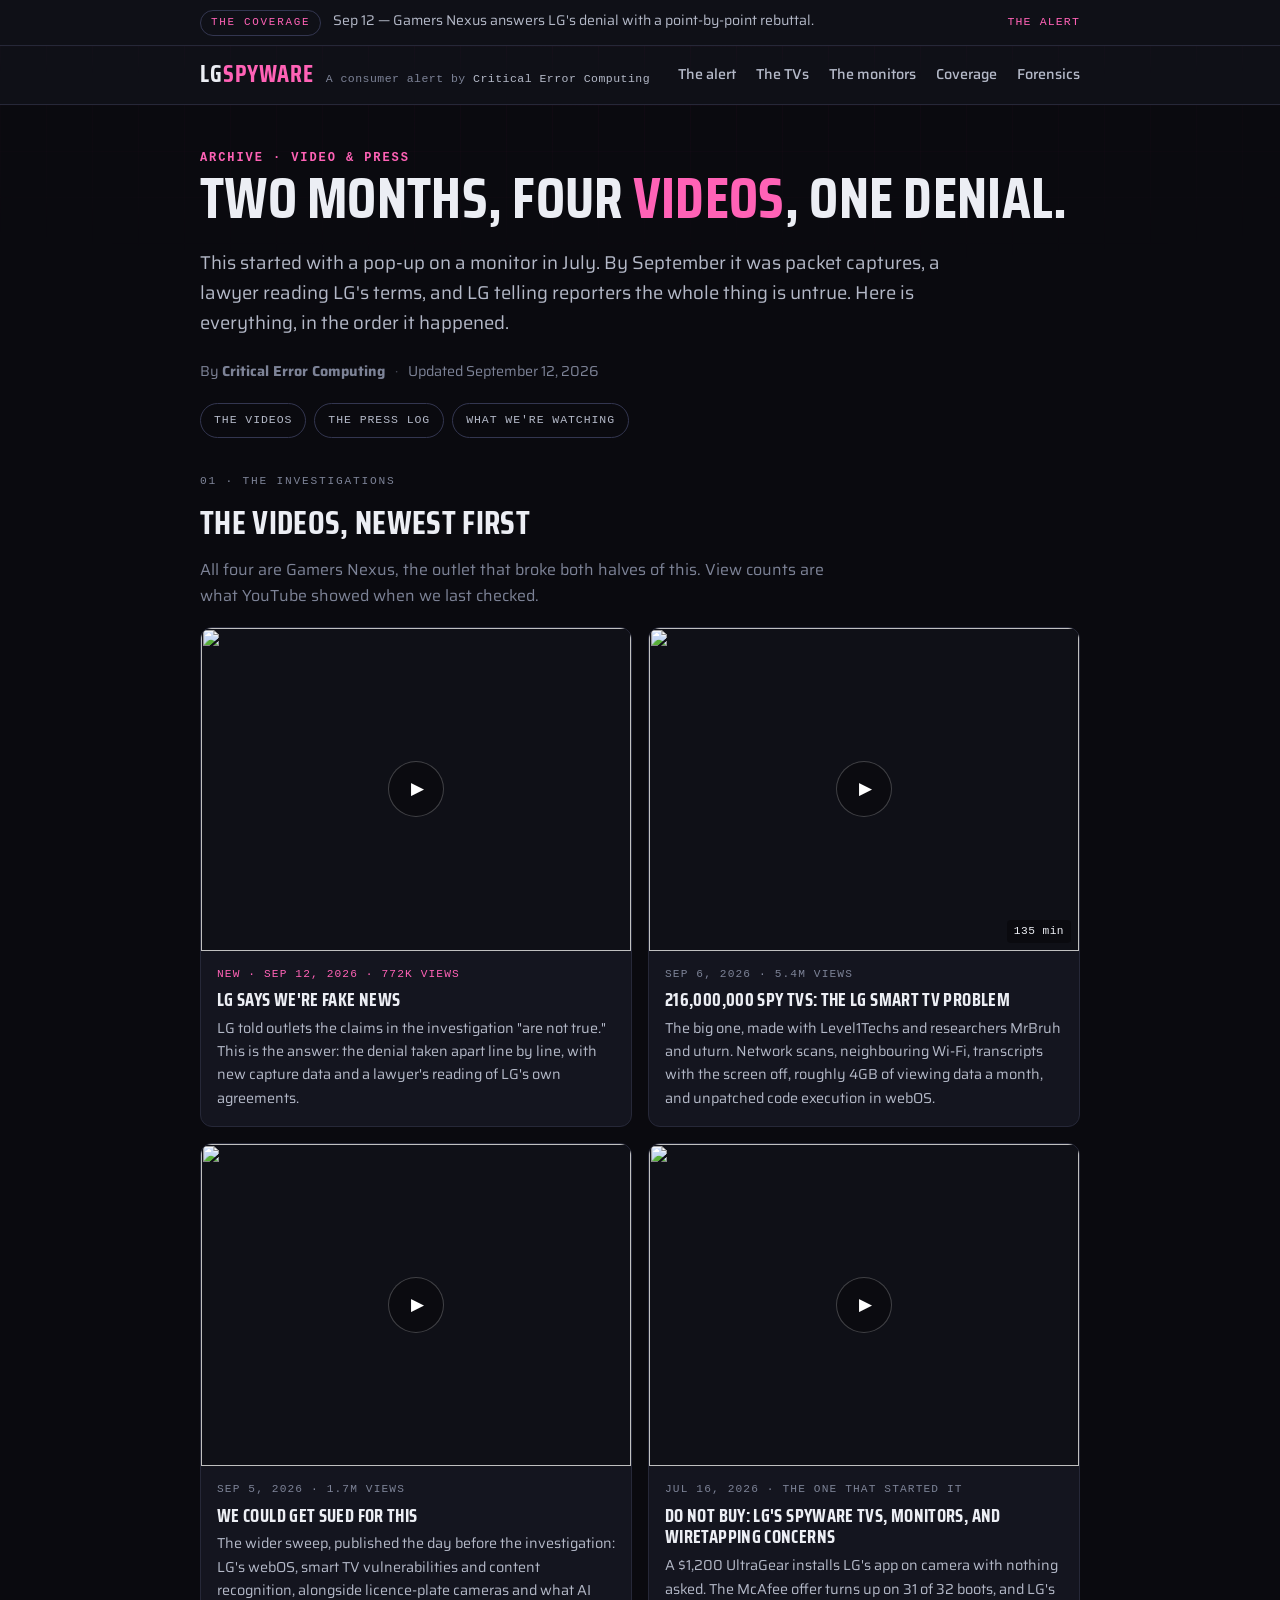
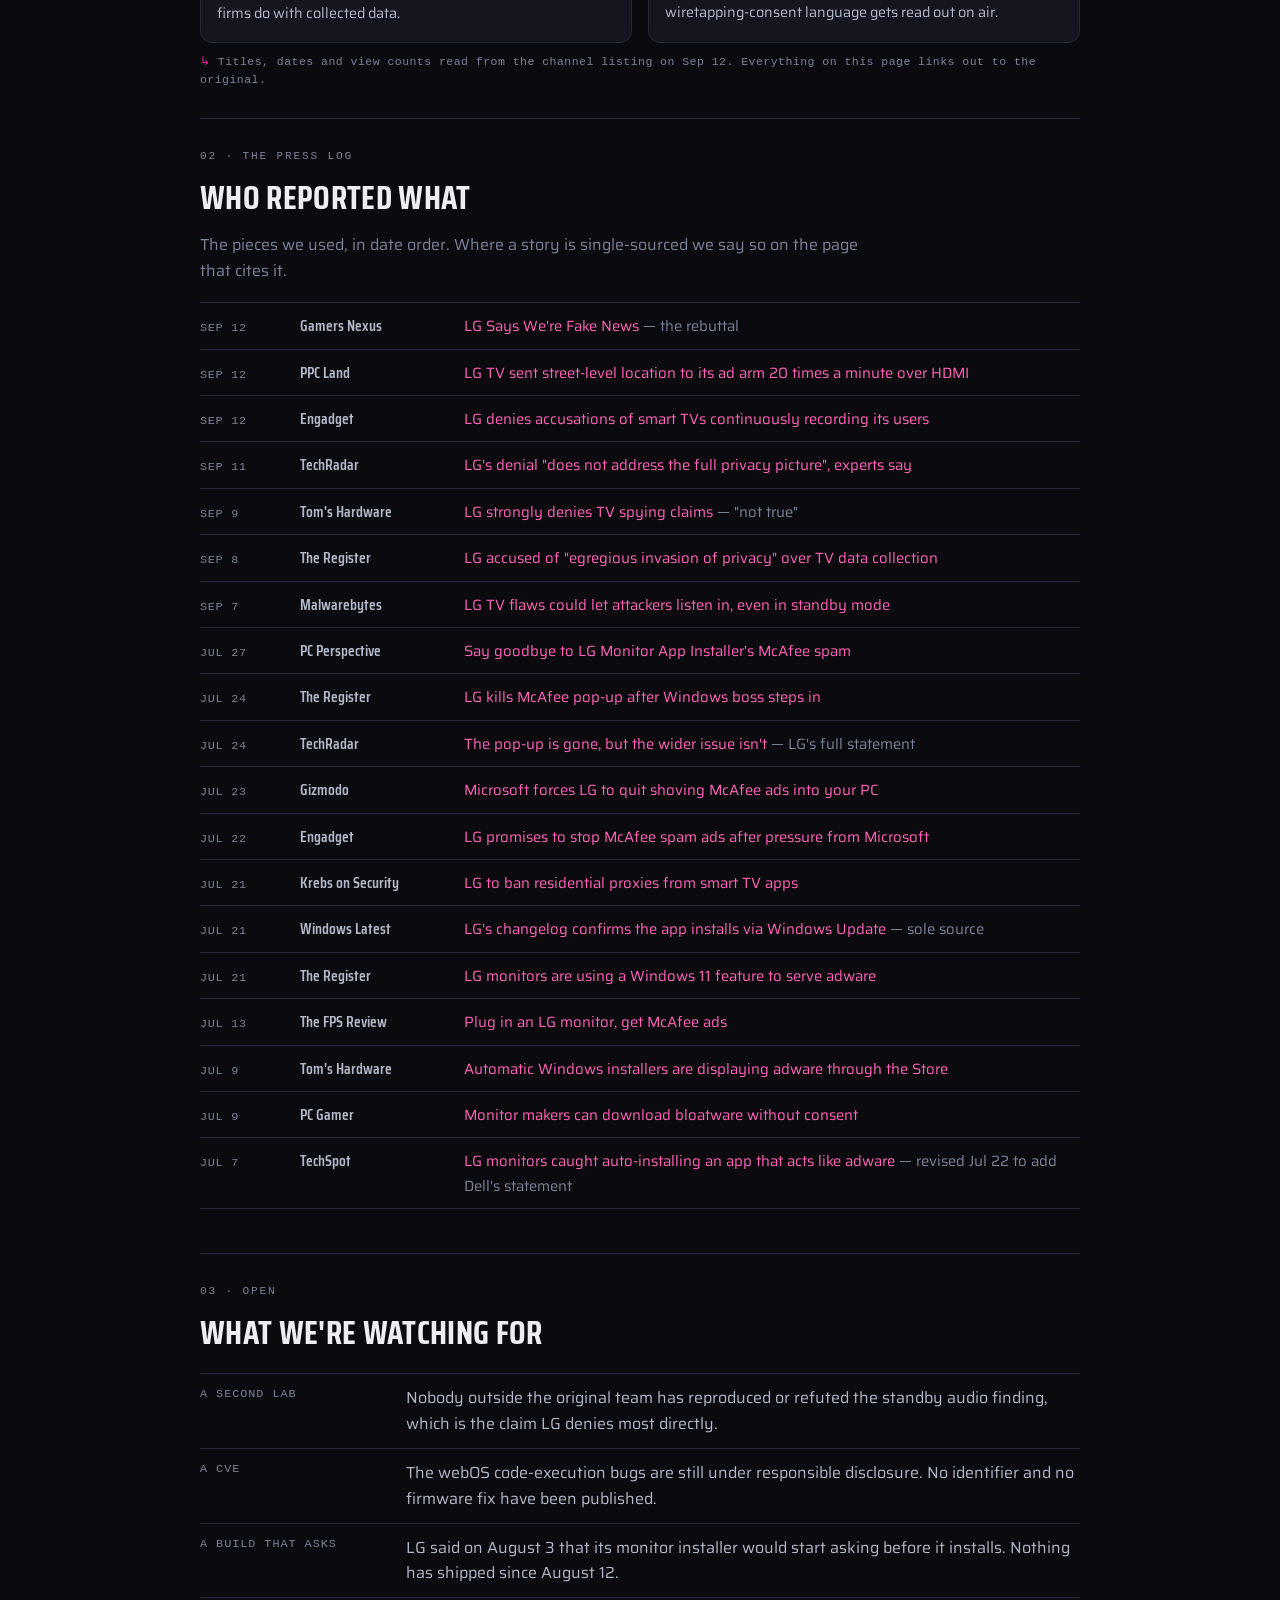
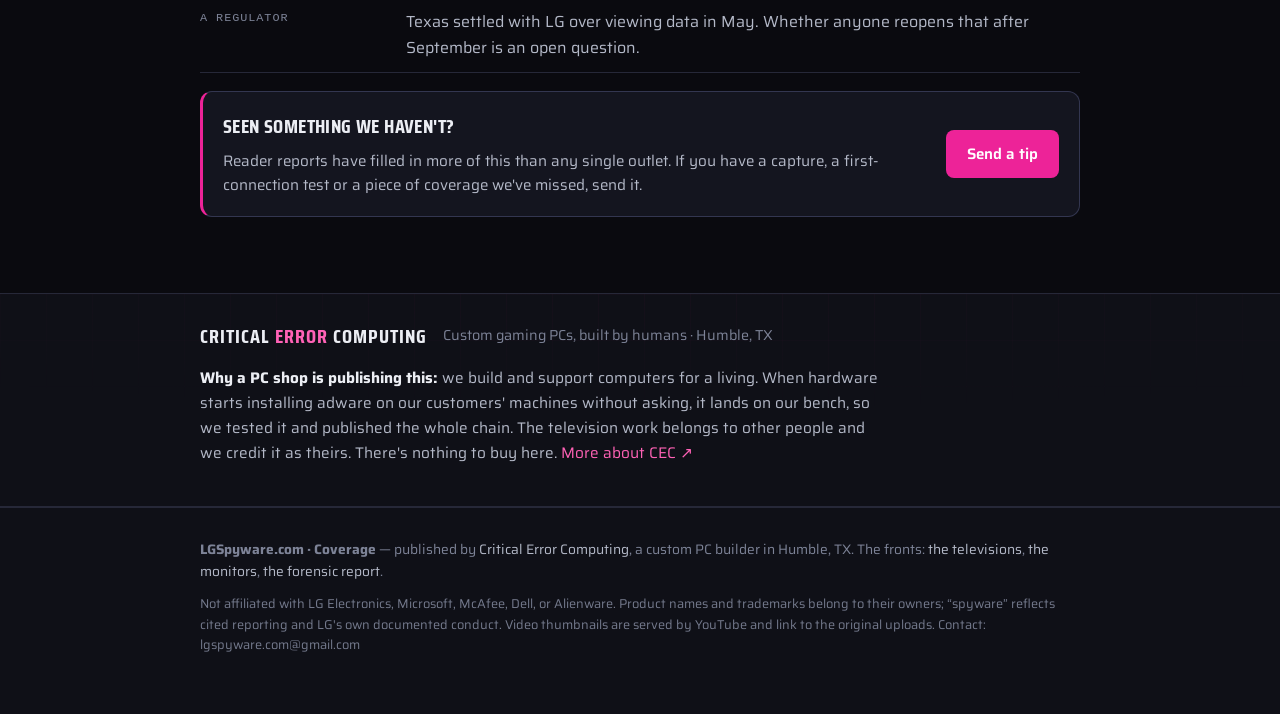
==== commit 0864102f: "Correct the rebuttal video's date to Sep 12, and the day count with it I dated "LG Says We're Fake N" ====
--- a/coverage.html
+++ b/coverage.html
@@ -27,7 +27,7 @@
   <div class="ribbon">
     <div class="wrap ribbon-in">
       <span class="ribbon-tag">The coverage</span>
-      <span class="ribbon-txt">Sep 13 — Gamers Nexus answers LG's denial with a point-by-point rebuttal.</span>
+      <span class="ribbon-txt">Sep 12 — Gamers Nexus answers LG's denial with a point-by-point rebuttal.</span>
       <a class="ribbon-link" href="/">The alert</a>
     </div>
   </div>
@@ -59,7 +59,7 @@
         <div class="byline">
           <span>By <strong>Critical Error Computing</strong></span>
           <span class="sep">·</span>
-          <span>Updated <time datetime="2026-09-13">September 13, 2026</time></span>
+          <span>Updated <time datetime="2026-09-12">September 12, 2026</time></span>
         </div>
       </div>
     </article>
@@ -84,7 +84,7 @@
               <img src="https://i.ytimg.com/vi/ToP9xfLDSME/hqdefault.jpg" alt="" width="480" height="360" loading="lazy" referrerpolicy="no-referrer">
             </span>
             <span class="vcard-body">
-              <span class="vcard-meta vcard-new">New · Sep 13, 2026 · 772K views</span>
+              <span class="vcard-meta vcard-new">New · Sep 12, 2026 · 772K views</span>
               <h3>LG Says We're Fake News</h3>
               <p>LG told outlets the claims in the investigation "are not true." This is the answer: the denial taken apart line by line, with new capture data and a lawyer's reading of LG's own agreements.</p>
             </span>
@@ -125,7 +125,7 @@
           </a>
 
         </div>
-        <span class="src">Titles, dates and view counts read from the channel listing on Sep 13. Everything on this page links out to the original.</span>
+        <span class="src">Titles, dates and view counts read from the channel listing on Sep 12. Everything on this page links out to the original.</span>
       </section>
 
       <section id="press">
@@ -134,7 +134,7 @@
         <p class="sub">The pieces we used, in date order. Where a story is single-sourced we say so on the page that cites it.</p>
 
         <div class="presslog">
-          <div><time datetime="2026-09-13">Sep 13</time><b>Gamers Nexus</b><span><a href="https://www.youtube.com/watch?v=ToP9xfLDSME" target="_blank" rel="noopener">LG Says We're Fake News</a> <em>— the rebuttal</em></span></div>
+          <div><time datetime="2026-09-12">Sep 12</time><b>Gamers Nexus</b><span><a href="https://www.youtube.com/watch?v=ToP9xfLDSME" target="_blank" rel="noopener">LG Says We're Fake News</a> <em>— the rebuttal</em></span></div>
           <div><time datetime="2026-09-12">Sep 12</time><b>PPC Land</b><span><a href="https://ppc.land/lg-tv-sent-street-level-location-to-its-ad-arm-20-times-a-minute-over-hdmi/" target="_blank" rel="noopener">LG TV sent street-level location to its ad arm 20 times a minute over HDMI</a></span></div>
           <div><time datetime="2026-09-12">Sep 12</time><b>Engadget</b><span><a href="https://www.engadget.com/2256728/lg-denies-accusations-of-smart-tvs-continuously-recording-its-users/" target="_blank" rel="noopener">LG denies accusations of smart TVs continuously recording its users</a></span></div>
           <div><time datetime="2026-09-11">Sep 11</time><b>TechRadar</b><span><a href="https://www.techradar.com/televisions/lgs-denial-over-tv-spying-claims-does-not-address-the-full-privacy-picture-experts-say-after-report-accuses-it-of-making-216-000-000-spy-tvs" target="_blank" rel="noopener">LG's denial "does not address the full privacy picture", experts say</a></span></div>
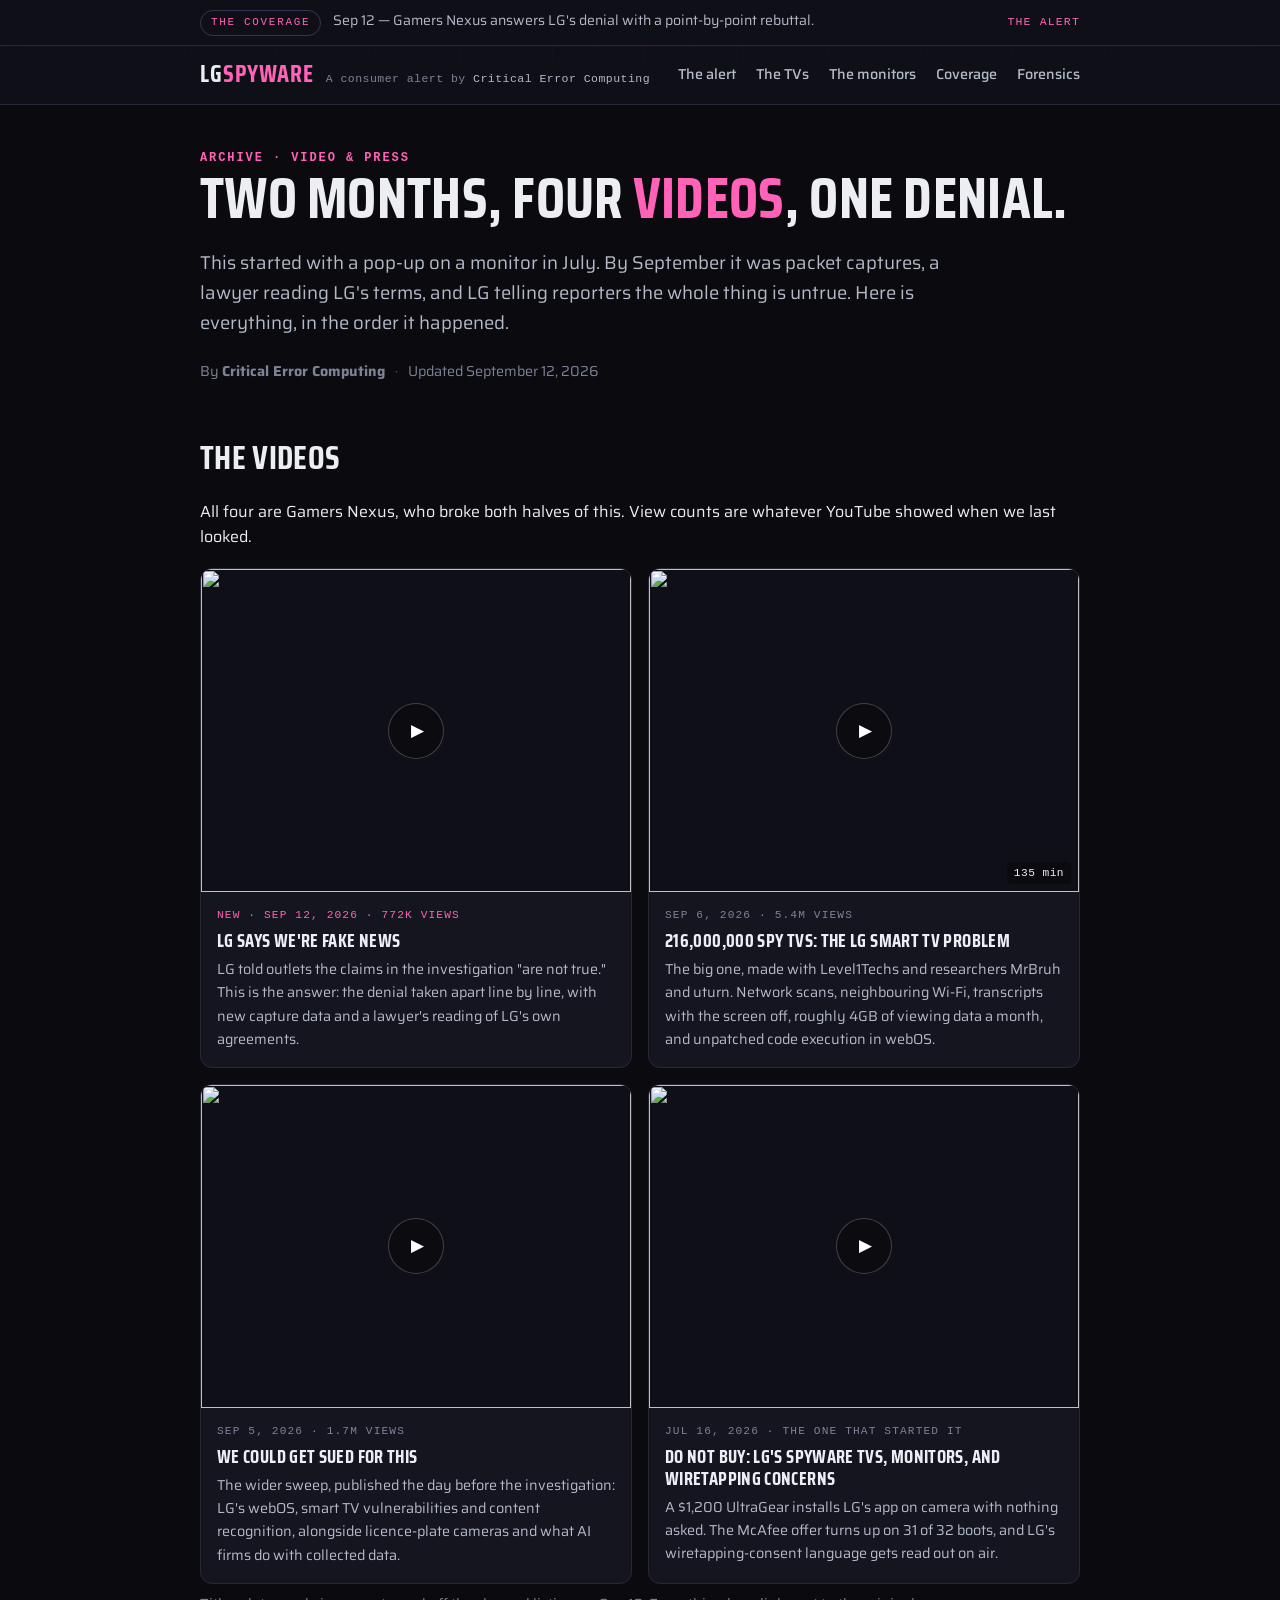
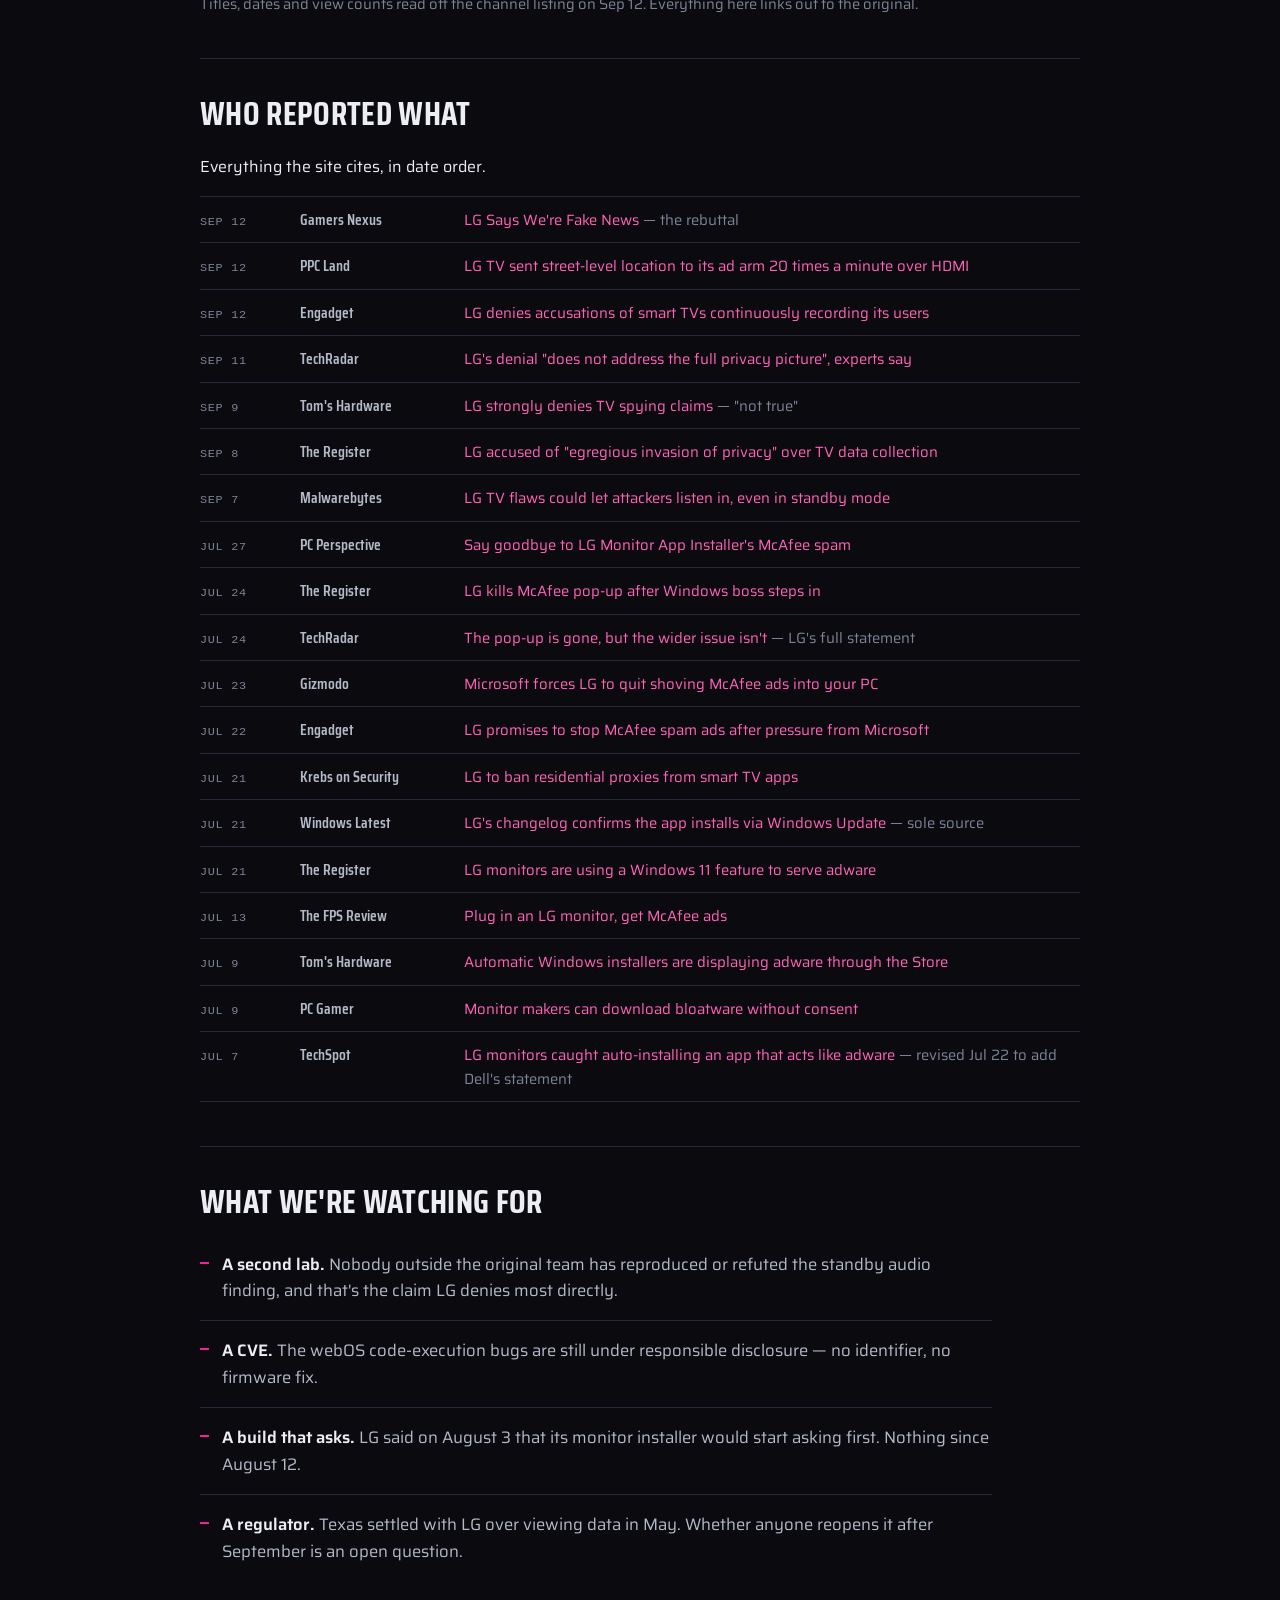
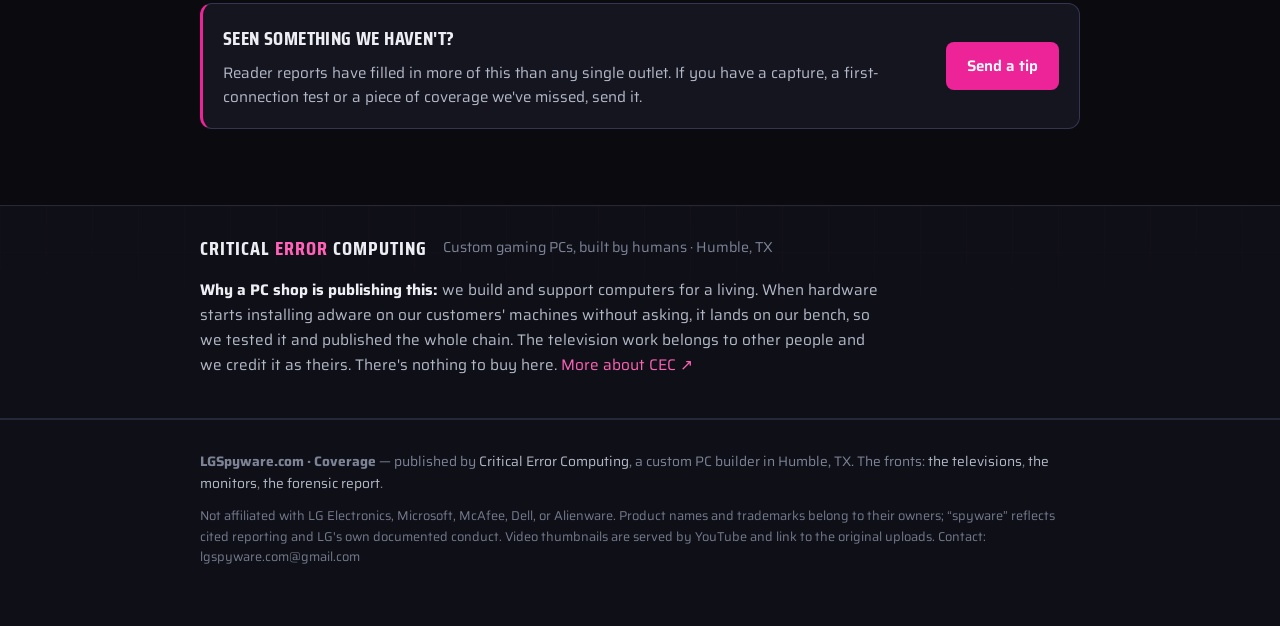
==== commit 154a7882: "Strip the apparatus: no more drawn diagrams, no repeated furniture The site had started looking like" ====
--- a/coverage.html
+++ b/coverage.html
@@ -64,18 +64,11 @@
       </div>
     </article>
 
-    <nav class="wrap pagenav">
-      <a href="#videos">The videos</a>
-      <a href="#press">The press log</a>
-      <a href="#watching">What we're watching</a>
-    </nav>
-
     <div class="wrap body">
 
       <section id="videos">
-        <span class="sec-lbl">01 · The investigations</span>
-        <h2>The videos, newest first</h2>
-        <p class="sub">All four are Gamers Nexus, the outlet that broke both halves of this. View counts are what YouTube showed when we last checked.</p>
+        <h2>The videos</h2>
+        <p>All four are Gamers Nexus, who broke both halves of this. View counts are whatever YouTube showed when we last looked.</p>
 
         <div class="gallery">
 
@@ -125,13 +118,12 @@
           </a>
 
         </div>
-        <span class="src">Titles, dates and view counts read from the channel listing on Sep 12. Everything on this page links out to the original.</span>
+        <p class="note-dim">Titles, dates and view counts read off the channel listing on Sep 12. Everything here links out to the original.</p>
       </section>
 
       <section id="press">
-        <span class="sec-lbl">02 · The press log</span>
         <h2>Who reported what</h2>
-        <p class="sub">The pieces we used, in date order. Where a story is single-sourced we say so on the page that cites it.</p>
+        <p>Everything the site cites, in date order.</p>
 
         <div class="presslog">
           <div><time datetime="2026-09-12">Sep 12</time><b>Gamers Nexus</b><span><a href="https://www.youtube.com/watch?v=ToP9xfLDSME" target="_blank" rel="noopener">LG Says We're Fake News</a> <em>— the rebuttal</em></span></div>
@@ -157,14 +149,13 @@
       </section>
 
       <section id="watching">
-        <span class="sec-lbl">03 · Open</span>
         <h2>What we're watching for</h2>
-        <div class="facts">
-          <div><b>A second lab</b><span>Nobody outside the original team has reproduced or refuted the standby audio finding, which is the claim LG denies most directly.</span></div>
-          <div><b>A CVE</b><span>The webOS code-execution bugs are still under responsible disclosure. No identifier and no firmware fix have been published.</span></div>
-          <div><b>A build that asks</b><span>LG said on August 3 that its monitor installer would start asking before it installs. Nothing has shipped since August 12.</span></div>
-          <div><b>A regulator</b><span>Texas settled with LG over viewing data in May. Whether anyone reopens that after September is an open question.</span></div>
-        </div>
+        <ul class="lede">
+          <li><b>A second lab.</b> Nobody outside the original team has reproduced or refuted the standby audio finding, and that's the claim LG denies most directly.</li>
+          <li><b>A CVE.</b> The webOS code-execution bugs are still under responsible disclosure — no identifier, no firmware fix.</li>
+          <li><b>A build that asks.</b> LG said on August 3 that its monitor installer would start asking first. Nothing since August 12.</li>
+          <li><b>A regulator.</b> Texas settled with LG over viewing data in May. Whether anyone reopens it after September is an open question.</li>
+        </ul>
         <div class="handoff">
           <div>
             <h3>Seen something we haven't?</h3>
--- a/styles.css
+++ b/styles.css
@@ -99,28 +99,8 @@
   100% { clip-path: inset(80% 0 0 0); }
 }
 @media (prefers-reduced-motion: reduce) {
-  .gw:hover::before, .gw:hover::after { animation: none; }
-}
-
-/* ---------- Breaking bar (RED) ---------- */
-.breaking {
-  position: sticky; top: 0; z-index: 50;
-  background: var(--red);
-  color: #fff;
-  display: flex; align-items: center; gap: 14px;
-  padding: 9px 20px;
-  font-size: 0.88rem; font-weight: 600;
-  letter-spacing: 0.01em;
-  border-bottom: 1px solid rgba(0,0,0,0.3);
-}
-.breaking .pulse {
-  font-family: var(--font-cond);
-  font-weight: 700; letter-spacing: 0.09em; text-transform: uppercase;
-  white-space: nowrap;
-  animation: blink 1.4s ease-in-out infinite;
-}
+  .gw:hover::before, .gw:hover::after { animation: none; }}
 @keyframes blink { 0%,100%{opacity:1} 50%{opacity:0.4} }
-@media (prefers-reduced-motion: reduce) { .breaking .pulse { animation: none; } }
 
 /* ---------- Masthead ---------- */
 .masthead {
@@ -158,18 +138,6 @@
   text-transform: uppercase; letter-spacing: 0.16em;
   color: var(--accent-ink); font-weight: 600;
 }
-.kicker-tag {
-  display: inline-block;
-  font-family: var(--mono); font-size: 0.72rem;
-  text-transform: uppercase; letter-spacing: 0.12em;
-  color: var(--ink-faint);
-  border: 1px solid var(--border); border-radius: 999px;
-  padding: 4px 12px;
-}
-.section-num {
-  font-family: var(--mono); font-size: 0.74rem;
-  letter-spacing: 0.14em; color: var(--ink-faint);
-}
 
 /* Buttons */
 .btn {
@@ -183,7 +151,6 @@
 .btn-primary:hover { background: #ff3aa8; }
 .btn-ghost { background: transparent; border-color: var(--border-strong); color: var(--ink); }
 .btn-ghost:hover { border-color: var(--accent); color: var(--accent-ink); }
-.btn-sm { padding: 8px 14px; font-size: 0.86rem; }
 
 /* ---------- Lead ---------- */
 .lead { position: relative; padding: 38px 20px 20px; overflow: hidden; }
@@ -192,7 +159,7 @@
 .lead-top { display: grid; grid-template-columns: 1fr 0.85fr; gap: 30px; align-items: center; margin-bottom: 22px; }
 .lead-top h1 { font-size: clamp(1.7rem, 3.2vw, 2.5rem); margin-bottom: 16px; }
 .hero-img { display: block; width: 100%; height: auto; border-radius: 14px; border: 1px solid var(--border); background: #0d0e16; box-shadow: 0 24px 60px -30px rgba(0,0,0,0.8); }
-@media (max-width: 860px) { .lead-top { grid-template-columns: 1fr; gap: 18px; } .hero-img { max-height: 240px; object-fit: cover; object-position: center; } }
+@media (max-width: 860px) { .lead-top { grid-template-columns: 1fr; gap: 18px; } .hero-img { max-height: 240px; object-fit: cover; object-position: center; }}
 .eyebrow-row { display: flex; align-items: center; gap: 12px; margin-bottom: 18px; flex-wrap: wrap; }
 .tag-red {
   background: var(--red); color: #fff;
@@ -209,16 +176,9 @@
 }
 .dek { font-size: 1.16rem; color: var(--ink-soft); margin: 0 0 22px; max-width: 62ch; }
 .dek strong { color: var(--ink); font-weight: 600; }
-.dek-kick {
-  max-width: 62ch; margin: -6px 0 20px;
-  padding-left: 13px; border-left: 2px solid var(--red);
-  font-size: 0.96rem; color: var(--ink-faint);
-}
-.dek-kick strong { color: var(--ink); }
 .lead-actions { display: flex; gap: 10px; flex-wrap: wrap; margin: 0 0 20px; }
 .byline { display: flex; align-items: center; gap: 10px; flex-wrap: wrap; color: var(--ink-faint); font-size: 0.9rem; }
 .byline .sep { opacity: 0.5; }
-.byline .live { color: var(--red-ink); font-weight: 600; }
 
 /* ---------- Video ---------- */
 .video-block { padding: 8px 20px 26px; }
@@ -226,23 +186,6 @@
 .video iframe { position: absolute; inset: 0; width: 100%; height: 100%; border: 0; }
 .caption { color: var(--ink-faint); font-size: 0.92rem; margin: 12px 2px 0; }
 .caption strong { color: var(--ink); }
-
-/* ---------- Outlet strip ---------- */
-.outlets { display: flex; align-items: center; gap: 12px 18px; flex-wrap: wrap; padding: 18px 20px; border-top: 1px solid var(--border); border-bottom: 1px solid var(--border); }
-.outlets-label { font-family: var(--mono); font-size: 0.72rem; letter-spacing: 0.14em; text-transform: uppercase; color: var(--ink-faint); }
-.outlets ul { list-style: none; display: flex; gap: 8px 18px; flex-wrap: wrap; margin: 0; padding: 0; }
-.outlets li a { color: var(--ink); font-weight: 600; font-size: 0.94rem; opacity: 0.85; }
-.outlets li a:hover { opacity: 1; color: var(--accent-ink); }
-
-/* ---------- Stats ---------- */
-.stats { display: grid; grid-template-columns: repeat(auto-fit, minmax(148px, 1fr)); gap: 14px; padding: 28px 20px; }
-@media (min-width: 781px) { .stats-6 { grid-template-columns: repeat(3, minmax(0, 1fr)); } }
-@media (max-width: 720px) { .stats { grid-template-columns: repeat(2, 1fr); } }
-.stat { position: relative; background: var(--surface); border: 1px solid var(--border); border-radius: var(--r-md); padding: 18px; text-align: center; overflow: hidden; }
-.stat::before { content: ""; position: absolute; left: 0; top: 0; width: 100%; height: 2px; background: var(--accent); opacity: 0.7; }
-.stat-num { font-family: var(--font-cond); font-size: 2.1rem; font-weight: 700; color: var(--accent-ink); line-height: 1; }
-.stat-den { font-size: 1.05rem; color: var(--ink-faint); }
-.stat-lbl { font-size: 0.82rem; color: var(--ink-faint); margin-top: 8px; line-height: 1.42; }
 
 /* ---------- Body ---------- */
 .body section { padding: 28px 0; border-top: 1px solid var(--border); }
@@ -310,74 +253,14 @@
 
 /* Callouts */
 .callout-danger, .callout-fix { position: relative; margin: 6px 0; padding: 24px; border-radius: var(--r-lg); }
-.callout-danger { background: var(--red-soft); border: 1px solid rgba(255,48,64,0.34); }
-.callout-danger h2 { color: var(--red-ink); }
-.big { font-size: 1.14rem; color: var(--ink); }
-.callout-danger u { text-decoration-color: var(--red); text-underline-offset: 3px; }
 .callout-fix { background: rgba(55,201,127,0.08); border: 1px solid rgba(55,201,127,0.3); }
 .callout-fix h2 { color: var(--ok); }
 .callout-fix ol.steps > li::before { background: var(--ok); color: #04160c; }
 .warn { background: var(--red-soft); border-left: 3px solid var(--red); padding: 12px 14px; border-radius: 6px; font-size: 0.95rem; }
 
-/* Diagnostic checks — three cards instead of a red panel of numbered prose. */
-.checks { display: grid; grid-template-columns: repeat(3, minmax(0, 1fr)); gap: 12px; margin: 16px 0 14px; }
-.check {
-  display: flex; flex-direction: column; gap: 8px;
-  background: var(--surface); border: 1px solid var(--border);
-  border-top: 3px solid var(--accent);
-  border-radius: var(--r-md); padding: 14px 16px 16px;
-}
-.check-n {
-  align-self: flex-start;
-  font-family: var(--mono); font-size: 0.68rem; letter-spacing: 0.14em;
-  text-transform: uppercase; color: var(--ink-faint);
-}
-.check-h { font-family: var(--font-cond); font-weight: 700; font-size: 1.08rem; color: var(--ink); }
-.check-b { font-size: 0.9rem; color: var(--ink-soft); margin: 0; }
-.check-b code { font-size: 0.78rem; }
-.check-hit {
-  margin-top: auto; padding-top: 10px; border-top: 1px solid var(--border);
-  font-size: 0.84rem; color: var(--red-ink);
-}
-.verdict {
-  display: flex; align-items: baseline; gap: 12px; flex-wrap: wrap;
-  background: var(--red-soft); border-left: 3px solid var(--red);
-  border-radius: 6px; padding: 12px 14px; margin: 0 0 12px;
-}
-.verdict b { font-family: var(--font-cond); font-size: 1.06rem; color: var(--red-ink); letter-spacing: 0.02em; }
-.verdict span { font-size: 0.94rem; color: var(--ink-soft); }
-
 /* The fix — two layers as cards, with the re-arm loop drawn underneath. */
 .layers { display: grid; grid-template-columns: repeat(2, minmax(0, 1fr)); gap: 12px; margin: 16px 0 14px; }
-.layer {
-  background: var(--surface); border: 1px solid var(--border);
-  border-top: 3px solid var(--ok); border-radius: var(--r-md); padding: 14px 16px 4px;
-}
-.layer-n {
-  font-family: var(--mono); font-size: 0.68rem; letter-spacing: 0.14em;
-  text-transform: uppercase; color: var(--ok);
-}
-.layer-h { font-family: var(--font-cond); font-weight: 700; font-size: 1.08rem; color: var(--ink); margin: 4px 0 2px; }
-.layer p { font-size: 0.9rem; color: var(--ink-soft); margin: 0 0 4px; }
-.layer pre { background: #0a1310; border-color: rgba(55,201,127,0.28); }
-.layer pre code { color: #d6efe1; }
-
-.rearm { display: block; width: 100%; height: auto; margin: 4px 0 12px; }
-.re-box { fill: var(--surface-2); stroke: var(--border-strong); }
-.re-box-bad { stroke: var(--red); }
-.re-box-good { stroke: var(--ok); }
-.re-t { fill: var(--ink-soft); font-family: var(--font); font-size: 13px; }
-.re-lbl { fill: var(--ink-faint); font-family: var(--mono); font-size: 11px; letter-spacing: 0.1em; text-transform: uppercase; }
-.re-out-bad { fill: var(--red-ink); font-family: var(--font-cond); font-weight: 700; font-size: 15px; }
-.re-out-good { fill: var(--ok); font-family: var(--font-cond); font-weight: 700; font-size: 15px; }
-.re-arrow { stroke: var(--border-strong); stroke-width: 1.5; fill: none; }
-
-@media (max-width: 860px) {
-  .checks, .layers { grid-template-columns: 1fr; }
-}
-
-/* ---------- Latest-update band ---------- */
-.update-band { padding: 24px 20px 6px; }
+
 .updatebox {
   position: relative;
   background: var(--surface);
@@ -394,43 +277,6 @@
 }
 .updatebox h2 { margin-bottom: 12px; }
 .updatebox p:last-child { margin-bottom: 0; }
-
-/* Changed / didn't-change ledger */
-.ledger { display: grid; grid-template-columns: 1fr 1fr; gap: 12px; margin: 16px 0 18px; }
-@media (max-width: 720px) { .ledger { grid-template-columns: 1fr; } }
-.led-col { background: var(--bg-2); border: 1px solid var(--border); border-radius: var(--r-md); padding: 14px 16px; }
-.led-yes { border-color: rgba(55,201,127,0.32); }
-.led-no  { border-color: rgba(255,48,64,0.32); }
-.led-lbl {
-  display: block;
-  font-family: var(--mono); font-size: 0.7rem; font-weight: 600;
-  letter-spacing: 0.13em; text-transform: uppercase;
-  margin-bottom: 9px;
-}
-.led-yes .led-lbl { color: var(--ok); }
-.led-no .led-lbl { color: var(--red-ink); }
-.led-col ul { list-style: none; margin: 0; padding: 0; font-size: 0.94rem; }
-.led-col li { position: relative; padding-left: 20px; margin: 8px 0; color: var(--ink-soft); }
-.led-col li::before { position: absolute; left: 0; top: 0; font-weight: 700; }
-.led-yes li::before { content: "✔"; color: var(--ok); }
-.led-no li::before { content: "✘"; color: var(--red-ink); }
-.led-col strong { color: var(--ink); }
-
-/* Pull quote */
-.pull {
-  border-left: 3px solid var(--accent);
-  padding: 2px 0 2px 18px;
-  margin: 18px 0;
-  font-family: var(--font-cond); font-weight: 600;
-  font-size: clamp(1.15rem, 2.6vw, 1.45rem); line-height: 1.24;
-  color: var(--ink);
-}
-.pull cite {
-  display: block; margin-top: 8px;
-  font-family: var(--mono); font-style: normal; font-weight: 400;
-  font-size: 0.72rem; letter-spacing: 0.12em; text-transform: uppercase;
-  color: var(--ink-faint);
-}
 
 /* Verbatim statement block (company statements quoted in full) */
 .quote-lg {
@@ -467,8 +313,7 @@
 .claim-said { border-right: 1px solid var(--border); }
 @media (max-width: 720px) {
   .claim { grid-template-columns: 1fr; }
-  .claim-said { border-right: none; border-bottom: 1px solid var(--border); }
-}
+  .claim-said { border-right: none; border-bottom: 1px solid var(--border); }}
 .claim-lbl {
   display: block;
   font-family: var(--mono); font-size: 0.68rem;
@@ -480,17 +325,11 @@
 .claim p { margin: 0; font-size: 0.95rem; }
 .claim-said p { color: var(--ink-soft); font-style: italic; }
 
-/* Permissions */
-.perm-grid { display: grid; grid-template-columns: repeat(4, 1fr); gap: 10px; margin: 14px 0; }
-@media (max-width: 640px) { .perm-grid { grid-template-columns: repeat(2, 1fr); } }
-.perm-grid span { background: var(--surface); border: 1px solid rgba(255,48,64,0.26); border-radius: 8px; padding: 12px 10px; text-align: center; font-size: 0.85rem; font-weight: 600; color: #ffd4d8; }
 .modelgrid { display: grid; grid-template-columns: repeat(auto-fill, minmax(108px, 1fr)); gap: 8px; margin: 14px 0; }
 .modelgrid span { background: var(--surface); border: 1px solid var(--border); border-radius: 6px; padding: 8px 6px; text-align: center; font-family: var(--mono); font-size: 0.82rem; color: var(--ink-soft); }
 .redact { background: #2a2c3a; color: #2a2c3a; border-radius: 3px; padding: 0 6px; user-select: none; }
 .backlink { display: inline-block; margin: 18px 0 0; font-family: var(--mono); font-size: 0.85rem; color: var(--ink-soft); }
 .evidence-note { background: var(--surface); border: 1px solid var(--border-strong); border-left: 3px solid var(--accent); border-radius: 8px; padding: 14px 16px; margin: 16px 0; font-size: 0.95rem; color: var(--ink-soft); }
-.fine { font-size: 0.92rem; color: var(--ink-faint); }
-.fine strong { color: var(--ink); }
 .note-dim { color: var(--ink-faint); font-size: 0.92rem; }
 
 /* "Limits of our evidence" box — amber, used where we stop short of a claim. */
@@ -513,14 +352,6 @@
 .limits li::before { content: "—"; position: absolute; left: 0; color: var(--ink-faint); }
 .limits strong { color: var(--ink); }
 
-/* Timeline */
-.timeline { list-style: none; padding-left: 0; margin: 10px 0; border-left: 2px solid var(--border); }
-.timeline li { position: relative; padding: 0 0 22px 26px; }
-.timeline li::before { content: ""; position: absolute; left: -7px; top: 6px; width: 12px; height: 12px; border-radius: 50%; background: var(--accent); border: 2px solid var(--bg); }
-.timeline li.pending::before { background: var(--ink-faint); }
-.timeline time { display: block; font-family: var(--mono); font-size: 0.78rem; letter-spacing: 0.05em; color: var(--accent-ink); text-transform: uppercase; margin-bottom: 4px; }
-.timeline li.pending time { color: var(--ink-faint); }
-
 /* Status ribbon — replaces the old flashing banner. One line, quiet, dismissible by
    scrolling past it. The story is alarming enough without the page shouting. */
 .ribbon { background: var(--bg-2); border-bottom: 1px solid var(--border); }
@@ -539,57 +370,8 @@
   text-transform: uppercase; white-space: nowrap;
 }
 
-/* Section subheads under an h2 — carry the context a paragraph used to. */
-.sub { color: var(--ink-faint); margin: -6px 0 18px; max-width: 60ch; }
-
 /* The mechanism, drawn. Inline SVG so it inherits the palette and stays crisp. */
 .diagram-block { padding-top: 8px; }
-.diagram {
-  display: block; width: 100%; height: auto; margin: 6px 0 18px;
-  background: var(--surface); border: 1px solid var(--border);
-  border-radius: var(--r-md); padding: 8px 0;
-}
-.dg-rail { stroke: var(--border-strong); stroke-width: 2; }
-.dg-dot { fill: var(--bg-2); stroke: var(--accent); stroke-width: 3; }
-.dg-dot-key { fill: var(--accent); stroke: var(--accent); }
-.dg-t {
-  fill: var(--ink-faint); font-family: var(--mono); font-size: 13px;
-  letter-spacing: 0.12em; text-anchor: middle;
-}
-.dg-h {
-  fill: var(--ink); font-family: var(--font-cond); font-weight: 700;
-  font-size: 18px; text-anchor: middle;
-}
-.dg-node-key .dg-h { fill: var(--accent-ink); }
-.dg-b { fill: var(--ink-soft); font-family: var(--font); font-size: 14px; text-anchor: middle; }
-.dg-gap rect { fill: var(--bg); stroke: var(--red); stroke-width: 1.5; }
-.dg-gap text {
-  fill: var(--red-ink); font-family: var(--mono); font-size: 13px;
-  letter-spacing: 0.08em; text-anchor: middle;
-}
-@media (min-width: 721px) { .diagram-block .flow { display: none; } }
-@media (max-width: 720px) { .diagram { display: none; } }
-
-/* Small standalone charts */
-.charts { display: grid; grid-template-columns: repeat(2, minmax(0, 1fr)); gap: 14px; margin: 18px 0; }
-.chart {
-  background: var(--surface); border: 1px solid var(--border);
-  border-radius: var(--r-md); padding: 16px 18px 18px;
-}
-.chart h3 {
-  margin: 0 0 4px; font-family: var(--font-cond); font-size: 1.06rem;
-  letter-spacing: 0.02em; color: var(--ink);
-}
-.chart p { margin: 10px 0 0; font-size: 0.88rem; color: var(--ink-faint); }
-.chart svg { display: block; width: 100%; height: auto; margin-top: 12px; }
-.ch-on { fill: var(--accent); }
-.ch-off { fill: var(--border-strong); }
-.ch-bar { fill: var(--surface-2); stroke: var(--border-strong); }
-.ch-fill { fill: var(--accent-soft); stroke: var(--accent); }
-.ch-lbl { fill: var(--ink-soft); font-family: var(--mono); font-size: 12px; }
-.ch-lbl-dim { fill: var(--ink-faint); font-family: var(--mono); font-size: 11px; }
-.ch-mark { stroke: var(--red); stroke-width: 2; }
-@media (max-width: 720px) { .charts { grid-template-columns: 1fr; } }
 
 /* Evidence images. Placeholders until the redacted captures are dropped in;
    swapping in a real <img> needs no other change. */
@@ -607,135 +389,14 @@
 }
 .shot-ph span { font-family: var(--mono); font-size: 0.7rem; letter-spacing: 0.1em; text-transform: uppercase; }
 .shot figcaption { margin-top: 8px; font-size: 0.84rem; color: var(--ink-faint); }
-@media (max-width: 860px) { .shots { grid-template-columns: 1fr; } }
+@media (max-width: 860px) { .shots { grid-template-columns: 1fr; }}
 
 /* Timeline: phase dividers and load-bearing entries.
    The alert page is read as a graphic, so the spine carries its own structure. */
 .tl-intro { color: var(--ink-soft); margin: 0 0 18px; max-width: 62ch; }
-.timeline li.tl-phase {
-  padding: 26px 0 14px 26px; border: 0;
-}
-.timeline li.tl-phase:first-child { padding-top: 6px; }
-.timeline li.tl-phase::before {
-  content: ""; left: -5px; top: 30px; width: 8px; height: 8px;
-  border-radius: 0; background: var(--ink-faint); transform: rotate(45deg);
-}
-.timeline li.tl-phase:first-child::before { top: 10px; }
-.timeline li.tl-phase span {
-  font-family: var(--font-cond); font-weight: 700;
-  font-size: 0.86rem; letter-spacing: 0.16em; text-transform: uppercase;
-  color: var(--ink-faint);
-}
-.timeline li.tl-key::before {
-  width: 16px; height: 16px; left: -9px; top: 4px;
-  box-shadow: 0 0 0 4px var(--accent-soft);
-}
-.timeline li.tl-key div strong { color: var(--ink); }
 
 /* Tight variant: the alert page timeline is scanned, not read. */
 .tl-tight li { padding-bottom: 14px; display: grid; grid-template-columns: 92px 1fr; gap: 14px; align-items: baseline; }
-.tl-tight li.tl-phase { display: block; }
-.tl-tight time { margin: 0; }
-.tl-tight div { color: var(--ink-soft); font-size: 0.95rem; }
-@media (max-width: 620px) {
-  .tl-tight li { grid-template-columns: 1fr; gap: 2px; }
-}
-
-/* Status board — the whole state of the story in one glance. */
-.board { padding: 8px 20px 4px; }
-.board-head { display: flex; align-items: baseline; gap: 12px; flex-wrap: wrap; margin-bottom: 12px; }
-.board-stamp {
-  font-family: var(--mono); font-size: 0.74rem; letter-spacing: 0.14em;
-  text-transform: uppercase; color: var(--accent-ink);
-}
-.board-date {
-  font-family: var(--mono); font-size: 0.74rem; letter-spacing: 0.1em;
-  text-transform: uppercase; color: var(--ink-faint);
-}
-.board-grid { display: grid; grid-template-columns: repeat(4, minmax(0, 1fr)); gap: 12px; }
-.bcard {
-  background: var(--surface); border: 1px solid var(--border);
-  border-top: 3px solid var(--border-strong);
-  border-radius: var(--r-md); padding: 14px 16px 16px;
-}
-.bcard-lbl {
-  display: block; font-family: var(--mono); font-size: 0.7rem;
-  letter-spacing: 0.12em; text-transform: uppercase; color: var(--ink-faint);
-}
-.bcard-state {
-  display: block; margin: 6px 0 8px;
-  font-family: var(--font-cond); font-weight: 700; line-height: 1.05;
-  font-size: clamp(1.2rem, 1.9vw, 1.42rem); text-transform: uppercase;
-}
-.bcard p { margin: 0; font-size: 0.9rem; color: var(--ink-soft); }
-.bcard-ok { border-top-color: var(--ok); }
-.bcard-ok .bcard-state { color: var(--ok); }
-.bcard-bad { border-top-color: var(--red); }
-.bcard-bad .bcard-state { color: var(--red-ink); }
-.bcard-wait { border-top-color: var(--amber); }
-.bcard-wait .bcard-state { color: var(--amber); }
-.board-foot { margin: 14px 0 0; color: var(--ink-soft); }
-
-/* Install chain as a flow diagram rather than a paragraph. */
-.flow {
-  list-style: none; padding: 0; margin: 16px 0 18px;
-  display: grid; grid-template-columns: repeat(4, 1fr); gap: 12px;
-  counter-reset: flowstep;
-}
-.flow li {
-  position: relative;
-  background: var(--surface); border: 1px solid var(--border);
-  border-radius: var(--r-md); padding: 14px 16px 16px;
-}
-.flow li::after {
-  content: "→"; position: absolute; right: -13px; top: 50%;
-  transform: translateY(-50%); color: var(--accent); font-size: 1rem;
-  line-height: 1; z-index: 1;
-}
-.flow li:last-child::after { content: none; }
-.flow-t {
-  display: inline-block; margin-bottom: 8px;
-  font-family: var(--mono); font-size: 0.72rem; letter-spacing: 0.1em;
-  color: var(--bg); background: var(--accent);
-  border-radius: 999px; padding: 3px 10px;
-}
-.flow-h {
-  display: block; font-family: var(--font-cond); font-weight: 700;
-  font-size: 1.12rem; line-height: 1.15; color: var(--ink); margin-bottom: 6px;
-}
-.flow-b { display: block; font-size: 0.9rem; color: var(--ink-soft); }
-.flow code { font-size: 0.82em; }
-
-@media (max-width: 900px) {
-  .board-grid { grid-template-columns: repeat(2, 1fr); }
-  .flow { grid-template-columns: repeat(2, 1fr); }
-  .flow li:nth-child(2)::after { content: none; }
-}
-@media (max-width: 560px) {
-  .board-grid, .flow { grid-template-columns: 1fr; }
-  .flow li::after { content: "↓"; right: 50%; top: auto; bottom: -13px; transform: translateX(50%); }
-  .flow li:nth-child(2)::after { content: "↓"; }
-  .flow li:last-child::after { content: none; }
-}
-
-/* Progressive disclosure — keeps the archive without paying for it up front. */
-details.more { margin: 6px 0 0; }
-details.more > summary {
-  cursor: pointer; list-style: none;
-  display: inline-flex; align-items: center; gap: 9px;
-  font-family: var(--mono); font-size: 0.78rem;
-  letter-spacing: 0.08em; text-transform: uppercase;
-  color: var(--ink-soft);
-  border: 1px solid var(--border-strong); border-radius: 999px;
-  padding: 8px 16px;
-}
-details.more > summary::-webkit-details-marker { display: none; }
-details.more > summary::after { content: "▾"; color: var(--accent-ink); }
-details.more[open] > summary::after { content: "▴"; }
-details.more > summary:hover { border-color: var(--accent); color: var(--accent-ink); }
-details.more > summary:focus-visible { outline: 2px solid var(--accent); outline-offset: 2px; }
-details.more .timeline { margin-top: 18px; }
-details.more > .note-dim { margin-top: 14px; }
 
 /* Sources */
 .sources { font-size: 0.96rem; padding-left: 20px; }
@@ -746,17 +407,7 @@
 .tip::before { content: ""; position: absolute; left: 0; top: 0; width: 100%; height: 3px; background: var(--accent); }
 .tip h2 { color: var(--accent-ink); }
 .tip pre, .tip .evidence-note { text-align: left; }
-.sendlist {
-  list-style: none; margin: 14px 0; padding: 0; text-align: left;
-  display: grid; grid-template-columns: repeat(2, 1fr); gap: 8px;
-}
-@media (max-width: 620px) { .sendlist { grid-template-columns: 1fr; } }
-.sendlist li {
-  background: var(--bg-2); border: 1px solid var(--border);
-  border-radius: var(--r-sm); padding: 9px 12px;
-  font-size: 0.89rem; color: var(--ink-faint);
-}
-.sendlist b { color: var(--ink); font-weight: 600; }
+
 .mail { display: inline-block; margin-top: 6px; font-family: var(--mono); font-size: 1.05rem; font-weight: 700; color: var(--accent-ink); }
 
 #timeline, #sources, #tips { padding-top: 34px; padding-bottom: 10px; }
@@ -795,12 +446,6 @@
 
 /* Contents chips under the lead of a subpage. */
 .pagenav { display: flex; flex-wrap: wrap; gap: 8px; margin: 0 auto 6px; padding: 0 20px; }
-.pagenav a {
-  font-family: var(--mono); font-size: 0.72rem; letter-spacing: 0.08em;
-  text-transform: uppercase; color: var(--ink-soft);
-  border: 1px solid var(--border-strong); border-radius: 999px; padding: 7px 13px;
-}
-.pagenav a:hover { border-color: var(--accent); color: var(--accent-ink); text-decoration: none; }
 
 /* Section head: quiet label, title, one-line standfirst. */
 .sec-lbl {
@@ -816,35 +461,6 @@
   font-family: var(--mono); font-size: 0.72rem; letter-spacing: 0.04em;
   color: var(--ink-faint);
 }
-.src a { color: var(--ink-soft); }
-.src::before { content: "↳ "; color: var(--accent); }
-
-/* Key/value fact rows. */
-.facts { border-top: 1px solid var(--border); margin: 14px 0; }
-.facts div {
-  display: grid; grid-template-columns: 190px 1fr; gap: 16px;
-  padding: 11px 0; border-bottom: 1px solid var(--border);
-}
-.facts dt, .facts b {
-  font-family: var(--mono); font-size: 0.74rem; letter-spacing: 0.08em;
-  text-transform: uppercase; color: var(--ink-faint); font-weight: 400;
-}
-.facts dd, .facts span { margin: 0; color: var(--ink-soft); }
-.facts strong { color: var(--ink); }
-@media (max-width: 620px) { .facts div { grid-template-columns: 1fr; gap: 4px; } }
-
-/* Finding cards. */
-.findings { display: grid; grid-template-columns: repeat(3, minmax(0, 1fr)); gap: 12px; margin: 16px 0; }
-.finding {
-  background: var(--surface); border: 1px solid var(--border);
-  border-top: 3px solid var(--accent); border-radius: var(--r-md); padding: 14px 16px 16px;
-}
-.finding h3 {
-  margin: 0 0 6px; font-family: var(--font-cond); font-size: 1.06rem;
-  letter-spacing: 0.02em; color: var(--ink);
-}
-.finding p { margin: 0; font-size: 0.9rem; color: var(--ink-soft); }
-@media (max-width: 860px) { .findings { grid-template-columns: 1fr; } }
 
 /* Risk callout — used once, for the unpatched disclosure. */
 .risk {
@@ -868,7 +484,7 @@
 }
 .handoff h3 { margin: 0 0 6px; font-family: var(--font-cond); font-size: 1.25rem; color: var(--ink); }
 .handoff p { margin: 0; color: var(--ink-soft); font-size: 0.95rem; }
-@media (max-width: 620px) { .handoff { grid-template-columns: 1fr; } }
+@media (max-width: 620px) { .handoff { grid-template-columns: 1fr; }}
 
 /* ============================================================
    The two fronts — the shape of the story since September.
@@ -880,68 +496,9 @@
   background: var(--surface); border: 1px solid var(--border);
   border-radius: var(--r-md); padding: 10px 0;
 }
-.fm-house { fill: none; stroke: var(--border-strong); stroke-width: 2; }
-.fm-lbl {
-  fill: var(--ink-faint); font-family: var(--mono); font-size: 12px;
-  letter-spacing: 0.12em; text-transform: uppercase;
-}
-.fm-dev { fill: var(--surface-2); stroke: var(--border-strong); stroke-width: 1.5; }
-.fm-dev-h { fill: var(--ink); font-family: var(--font-cond); font-weight: 700; font-size: 17px; }
-.fm-b { fill: var(--ink-soft); font-family: var(--font); font-size: 13px; }
-.fm-out { stroke: var(--red); stroke-width: 2.5; fill: none; }
-.fm-in { stroke: var(--accent); stroke-width: 2.5; fill: none; }
-.fm-out-t { fill: var(--red-ink); font-family: var(--font-cond); font-weight: 700; font-size: 15px; }
-.fm-in-t { fill: var(--accent-ink); font-family: var(--font-cond); font-weight: 700; font-size: 15px; }
-.fm-co { fill: var(--bg-2); stroke: var(--accent); stroke-width: 2; }
-.fm-co-t { fill: var(--ink); font-family: var(--font-cond); font-weight: 700; font-size: 16px; }
-.fm-src { fill: var(--ink-faint); font-family: var(--mono); font-size: 10.5px; letter-spacing: 0.06em; }
-
-/* Two-front cards: the living room and the desk. */
-.fronts { display: grid; grid-template-columns: repeat(2, minmax(0, 1fr)); gap: 14px; margin: 18px 0; }
-.front {
-  display: flex; flex-direction: column;
-  background: var(--surface); border: 1px solid var(--border);
-  border-radius: var(--r-md); padding: 18px 20px 20px;
-}
-.front-tv { border-top: 3px solid var(--red); }
-.front-mon { border-top: 3px solid var(--accent); }
-.front-lbl {
-  font-family: var(--mono); font-size: 0.7rem; letter-spacing: 0.14em;
-  text-transform: uppercase; color: var(--ink-faint);
-}
-.front h3 {
-  margin: 6px 0 4px; font-family: var(--font-cond); font-weight: 700;
-  font-size: clamp(1.3rem, 2.4vw, 1.7rem); line-height: 1.1; color: var(--ink);
-}
-.front-sub { margin: 0 0 12px; font-size: 0.92rem; color: var(--ink-faint); }
-.front ul { list-style: none; padding: 0; margin: 0 0 16px; }
-.front li {
-  position: relative; padding-left: 20px; margin: 9px 0;
-  font-size: 0.95rem; color: var(--ink-soft);
-}
-.front li::before { content: "▸"; position: absolute; left: 0; color: var(--accent); }
-.front-tv li::before { color: var(--red-ink); }
-.front li strong { color: var(--ink); }
-.front .btn { align-self: flex-start; margin-top: auto; }
-@media (max-width: 780px) { .fronts { grid-template-columns: 1fr; } }
 
 /* Verdict strip: what is documented, what is denied, what is unfixed. */
 .status3 { display: grid; grid-template-columns: repeat(3, minmax(0, 1fr)); gap: 12px; margin: 18px 0; }
-.st {
-  background: var(--bg-2); border: 1px solid var(--border);
-  border-radius: var(--r-md); padding: 14px 16px 16px;
-}
-.st-h {
-  display: block; font-family: var(--font-cond); font-weight: 700;
-  font-size: 1.08rem; letter-spacing: 0.02em; margin-bottom: 8px;
-}
-.st-doc .st-h { color: var(--ink); }
-.st-den .st-h { color: var(--amber); }
-.st-unf .st-h { color: var(--red-ink); }
-.st ul { list-style: none; padding: 0; margin: 0; }
-.st li { font-size: 0.9rem; color: var(--ink-soft); margin: 7px 0; padding-left: 16px; position: relative; }
-.st li::before { content: "–"; position: absolute; left: 0; color: var(--ink-faint); }
-@media (max-width: 780px) { .status3 { grid-template-columns: 1fr; } }
 
 /* ============================================================
    Coverage: the video gallery and the press log.
@@ -981,7 +538,7 @@
   font-size: 1.14rem; line-height: 1.2; color: var(--ink);
 }
 .vcard p { margin: 0; font-size: 0.9rem; color: var(--ink-soft); }
-@media (max-width: 760px) { .gallery { grid-template-columns: 1fr; } }
+@media (max-width: 760px) { .gallery { grid-template-columns: 1fr; }}
 
 /* Press log — one line per piece of coverage. */
 .presslog { border-top: 1px solid var(--border); margin: 16px 0; }
@@ -1000,5 +557,63 @@
 .presslog em { color: var(--ink-faint); font-style: normal; }
 @media (max-width: 700px) {
   .presslog div { grid-template-columns: 1fr; gap: 2px; }
-  .presslog b { color: var(--accent-ink); }
-}
+  .presslog b { color: var(--accent-ink); }}
+
+/* ---------- Type-led blocks (replacing the card apparatus) ---------- */
+
+/* Lead bullets: a bold clause, then the fact. Carries most of the site now. */
+.lede { list-style: none; padding: 0; margin: 22px 0; }
+.lede li {
+  position: relative; padding: 0 0 16px 22px; margin: 0 0 16px;
+  border-bottom: 1px solid var(--border);
+  font-size: 1.04rem; color: var(--ink-soft); max-width: 72ch;
+}
+.lede li:last-child { border-bottom: 0; margin-bottom: 0; }
+.lede li::before {
+  content: ""; position: absolute; left: 0; top: 11px;
+  width: 9px; height: 2px; background: var(--accent);
+}
+.lede b { color: var(--ink); font-weight: 600; }
+.lede strong { color: var(--ink); }
+
+/* Pulled quote band — a real quote, at size, with the line under it. */
+.quoteband { padding-top: 8px; padding-bottom: 8px; }
+.quoteband blockquote {
+  margin: 0; padding: 0 0 0 22px;
+  border-left: 3px solid var(--accent);
+}
+.quoteband blockquote p {
+  margin: 0; color: var(--ink);
+  font-family: var(--font-cond); font-weight: 600;
+  font-size: clamp(1.4rem, 3.4vw, 2.05rem); line-height: 1.16;
+}
+.quoteband cite {
+  display: block; margin-top: 10px; font-style: normal;
+  font-family: var(--mono); font-size: 0.74rem;
+  letter-spacing: 0.12em; text-transform: uppercase; color: var(--ink-faint);
+}
+.qb-note { margin: 16px 0 0 25px; color: var(--ink-soft); max-width: 70ch; }
+
+/* Command headings */
+.step-h {
+  margin: 20px 0 0; font-family: var(--font-cond); font-weight: 700;
+  font-size: 1.05rem; letter-spacing: 0.02em; color: var(--ink);
+}
+
+/* Dated log — the update list, stripped to a date and a sentence. */
+.log { list-style: none; padding: 0; margin: 18px 0; }
+.log li {
+  display: grid; grid-template-columns: 104px 1fr; gap: 16px;
+  padding: 12px 0; border-top: 1px solid var(--border); align-items: baseline;
+}
+.log li:last-child { border-bottom: 1px solid var(--border); }
+.log time {
+  font-family: var(--mono); font-size: 0.74rem; letter-spacing: 0.06em;
+  text-transform: uppercase; color: var(--accent-ink);
+}
+.log span { color: var(--ink-soft); }
+@media (max-width: 620px) {
+  .log li { grid-template-columns: 1fr; gap: 3px; }}
+
+/* Sections breathe on their own now that the labels are gone. */
+.wrap > h2 { margin-top: 40px; }
